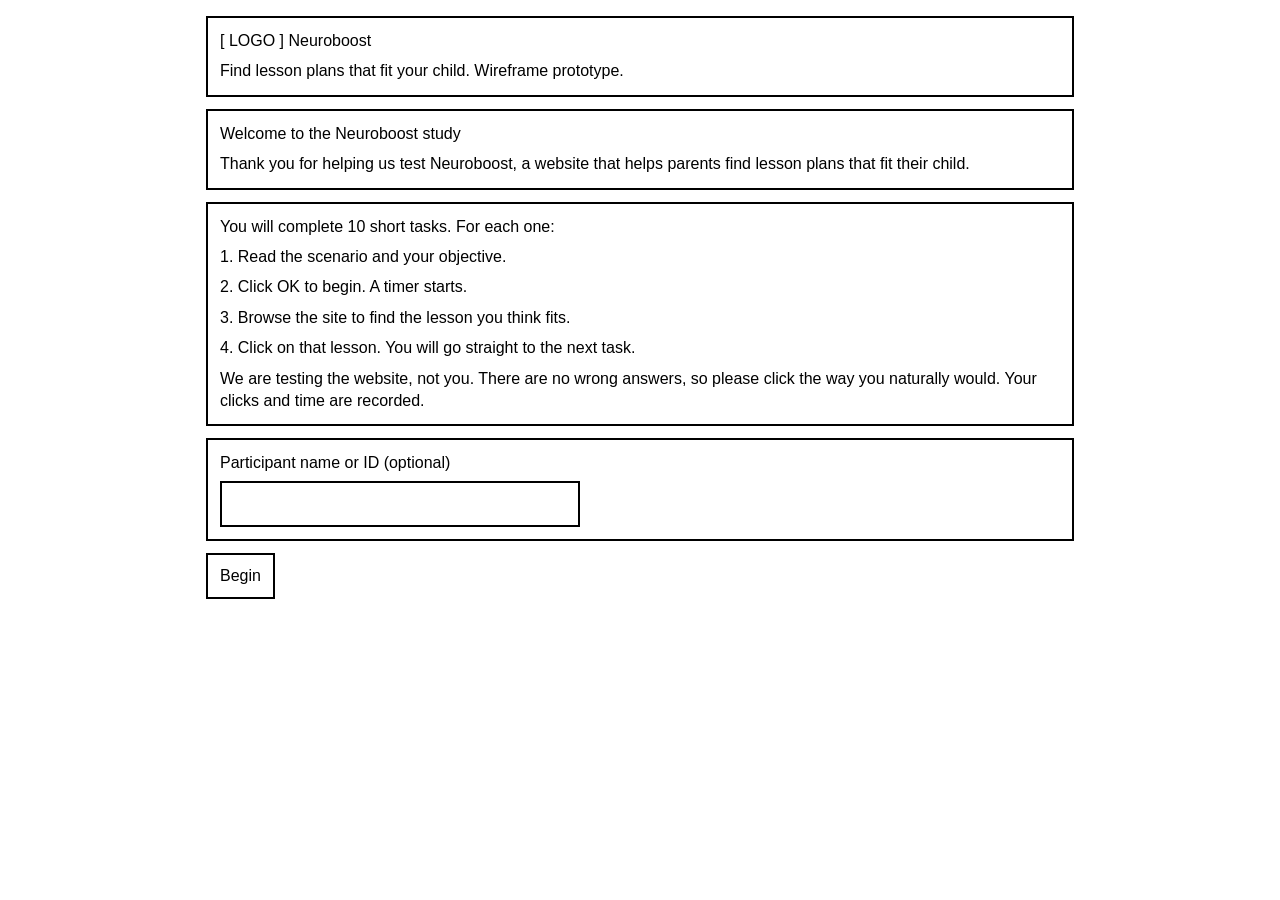
==== index.html @ 88028215 "Add files via upload" ====
<!doctype html>
<html lang="en">
  <head>
    <meta charset="utf-8" />
    <meta name="viewport" content="width=device-width, initial-scale=1" />
    <title>Neuroboost</title>
    <style>
      /* Wireframe fidelity: black and white only, one font, one size, one weight, generic boxes. */
      * {
        box-sizing: border-box;
        margin: 0;
        padding: 0;
        font:
          16px/1.4 Arial,
          Helvetica,
          sans-serif;
        color: #000;
      }
      body {
        background: #fff;
        max-width: 900px;
        margin: 0 auto;
        padding: 16px;
      }
      .box {
        border: 2px solid #000;
        padding: 12px;
        margin-bottom: 12px;
      }
      .box p + p {
        margin-top: 8px;
      }
      .placeholder {
        border: 2px dashed #000;
        padding: 12px;
        margin-bottom: 12px;
      }
      .row {
        display: flex;
        flex-wrap: wrap;
        gap: 8px;
      }
      .grid {
        display: grid;
        grid-template-columns: repeat(auto-fill, minmax(210px, 1fr));
        gap: 12px;
        margin-bottom: 12px;
      }
      button {
        background: #fff;
        border: 2px solid #000;
        padding: 10px 12px;
        cursor: pointer;
        text-align: left;
      }
      button:hover {
        background: #fff;
        outline: 2px solid #000;
        outline-offset: 2px;
      }
      button:focus-visible {
        outline: 3px solid #000;
        outline-offset: 2px;
      }
      button.on {
        background: #000;
        color: #fff;
      }
      .two {
        display: grid;
        grid-template-columns: 1fr 1fr;
        gap: 12px;
        align-items: start;
      }
      .list {
        display: grid;
        gap: 8px;
      }
      button.full {
        width: 100%;
      }
      button:disabled {
        border-style: dashed;
        cursor: not-allowed;
      }
      input[type="text"] {
        border: 2px solid #000;
        background: #fff;
        padding: 10px 12px;
        width: 100%;
        max-width: 360px;
      }
      input[type="text"]:focus-visible {
        outline: 3px solid #000;
        outline-offset: 2px;
      }
      label {
        display: block;
        margin-bottom: 6px;
      }
      .scroll {
        overflow-x: auto;
        margin-bottom: 12px;
      }
      table.results {
        border-collapse: collapse;
        width: 100%;
      }
      table.results th,
      table.results td {
        border: 1px solid #000;
        padding: 4px 8px;
        text-align: left;
        vertical-align: top;
      }
      @media (max-width: 700px) {
        .two {
          grid-template-columns: 1fr;
        }
      }
    </style>
  </head>
  <body>
    <div class="box">
      <p>[ LOGO ] Neuroboost</p>
      <p>Find lesson plans that fit your child. Wireframe prototype.</p>
    </div>

    <div class="box" id="taskbar"></div>

    <div class="box" id="viewsBox">
      <p>How do you want to look?</p>
      <div class="row" id="views" style="margin-top: 8px"></div>
    </div>

    <div class="box" id="crumbs"></div>
    <div id="main"></div>

    <script>
      /* ---------- SINGLE SOURCE OF TRUTH: one lesson list feeds both views ---------- */

      // View 1 categories and their values (from the card sort).
      // "Cost" is now three price buckets, kept inside Preparations & Planning.
      const CATS = [
        ["Difficulty Levels", ["Beginner", "Intermediate", "Expert"]],
        ["Work Environment", ["Inside", "Outside", "Online", "Offline"]],
        [
          "Time",
          [
            "Less than an hour",
            "More than an hour",
            "Multi-day",
            "Time Sensitive",
            "High Preparation Needed",
            "Low Preparation Needed",
            "Flexible",
          ],
        ],
        [
          "Sensory Focused",
          [
            "Hands On/Tactile",
            "Auditory Focused",
            "Visual Focused",
            "Smell Focused",
            "Taste Focused",
            "Multimodal Sensory",
            "Low Sensory",
            "High Sensory",
          ],
        ],
        [
          "Lesson Structure",
          [
            "Independent Work",
            "Requiring Adult Support",
            "Group Focused/Social",
            "Highly Structured",
            "Flexible",
            "Time Sensitive",
            "Multi-day",
            "Low Sensory",
            "High Sensory",
            "High Energy",
            "Low Energy",
          ],
        ],
        [
          "Methods of Teaching",
          [
            "Hands On/Tactile",
            "Visual Modeling",
            "Video",
            "Worksheet",
            "Gamification",
            "Online",
            "Offline",
            "Inside",
            "Outside",
          ],
        ],
        [
          "Preparations & Planning",
          [
            "High Energy",
            "Low Energy",
            "Time Sensitive",
            "Low Preparation Needed",
            "High Preparation Needed",
            "Less than $5",
            "Between $5-10",
            "More than $10",
            "Requiring Adult Support",
            "Independent Work",
          ],
        ],
      ];

      // Lowercase lookup so the raw tag text below maps onto the exact labels above.
      const CANON = {};
      CATS.forEach((c) => c[1].forEach((v) => (CANON[v.toLowerCase()] = v)));
      const ALIAS = {
        "teacher dependent": ["Requiring Adult Support"],
        "individual/group": ["Group Focused/Social"],
        "individual focused": [],
        "beginner/intermediate": ["Beginner", "Intermediate"],
        "low/moderate energy": ["Low Energy"],
        "outside/nature": ["Outside"],
        "inside or outside/nature": ["Inside", "Outside"],
        "outside/nature or inside": ["Inside", "Outside"],
        "low sensory/high sensory": ["Low Sensory", "High Sensory"],
        "less than an hour per session": ["Less than an hour"],
        "low preparation": ["Low Preparation Needed"],
        "high preparation": ["High Preparation Needed"],
      };

      // [title, subject, tags, estimated cost, estimated time]
      const RAW = [
        [
          "Multiplication Rap Video Party",
          "Math",
          "Auditory Focused, Visual Focused, Multimodal Sensory, Visual Modeling, High Energy, Group Focused/Social, Beginner, Teacher Dependent, Less than an hour, Video, Online, Inside, Low preparation, Flexible",
          "$0",
          "20–30 min",
        ],
        [
          "Pizza Slice Fractions",
          "Math",
          "Hands On/Tactile, Visual Focused, Multimodal Sensory, Group Focused/Social, Beginner, Teacher Dependent, Less than an hour, Offline, Inside, High sensory, Low preparation, Flexible",
          "$3–8",
          "30–45 min",
        ],
        [
          "Color-Coded Times Table Poster",
          "Math",
          "Hands On/Tactile, Visual Focused, Group Focused/Social, Beginner, Independent Work, Less than an hour, Offline, Inside, Low sensory, Low preparation, Flexible",
          "$2–5",
          "30–60 min",
        ],
        [
          "Candy Bar Arrays",
          "Math",
          "Hands On/Tactile, Visual Focused, Taste Focused, Multimodal Sensory, Group Focused/Social, Beginner, Teacher Dependent, Less than an hour, Offline, Inside, High sensory, Low preparation, Flexible",
          "$2–5",
          "20–30 min",
        ],
        [
          "Smoothie Recipe Multiplier",
          "Math",
          "Hands On/Tactile, Auditory Focused, Taste Focused, Multimodal Sensory, Visual Modeling, Group Focused/Social, Beginner, Teacher Dependent, Less than an hour, Offline, Inside, High sensory, Low preparation, Highly structured",
          "$4–10",
          "30–45 min",
        ],
        [
          "Sand Tray Letters",
          "Reading and Writing",
          "Hands On/Tactile, Visual Focused, Multimodal Sensory, Beginner, Independent Work, Less than an hour, Offline, Inside, Low sensory, Low preparation, Flexible",
          "<$2",
          "15–30 min",
        ],
        [
          "Sight Word/Letter Stomp",
          "Reading and Writing",
          "Hands On/Tactile, Visual Focused, High Energy, Group Focused/Social, Beginner, Teacher Dependent, Less than an hour, Offline, Inside, High sensory, Low preparation, Highly structured",
          "<$2",
          "15–25 min",
        ],
        [
          "Heavy Work Reading Nook",
          "Reading and Writing",
          "Hands On/Tactile, Low Energy, Individual Focused, Beginner, Independent Work, Less than an hour, Offline, Inside, Low sensory, Low preparation, Flexible",
          "$0–10",
          "20–45 min",
        ],
        [
          "Quiet Letter Scavenger Hunt",
          "Reading and Writing",
          "Visual Focused, Hands On/Tactile, Low Energy, Individual Focused, Beginner, Independent Work, Less than an hour, Offline, Inside, Low sensory, Low preparation, Flexible",
          "$0–2",
          "20–30 min",
        ],
        [
          "Chalk Wall Writing",
          "Reading and Writing",
          "Hands On/Tactile, Visual Focused, Multimodal Sensory, High Energy, Beginner, Independent Work, Less than an hour, Offline, Outside/Nature or Inside, High sensory, Low preparation, Flexible",
          "$1–5",
          "20–40 min",
        ],
        [
          "Texture Letter Cards",
          "Reading and Writing",
          "Hands On/Tactile, Visual Focused, Multimodal Sensory, Low Energy, Individual Focused, Beginner, Teacher Dependent, Less than an hour, Offline, Inside, High sensory, High preparation, Flexible",
          "$3–8",
          "20–40 min",
        ],
        [
          "Obstacle Course Reading",
          "Reading and Writing",
          "Hands On/Tactile, Visual Focused, Multimodal Sensory, High Energy, Group Focused/Social, Beginner, Teacher Dependent, Less than an hour, Offline, Inside, High sensory, High preparation, Highly structured",
          "$0–5",
          "30–45 min",
        ],
        [
          "Backyard Compass Quest",
          "Geography",
          "Hands On/Tactile, Visual Focused, High Energy, Group Focused/Social, Beginner/Intermediate, Teacher Dependent, Less than an hour, Offline, Outside/Nature, High sensory, High preparation, Highly structured",
          "$0–10",
          "30–60 min",
        ],
        [
          "Quiet Map Puzzle Time",
          "Geography",
          "Hands On/Tactile, Visual Focused, Low Energy, Individual Focused, Beginner, Independent Work, Less than an hour, Offline, Inside, Low sensory, Low preparation, Flexible",
          "$0–15",
          "20–60 min",
        ],
        [
          "Virtual Country Passport",
          "Geography",
          "Visual Focused, Multimodal Sensory, Low Energy, Individual Focused, Beginner/Intermediate, Independent Work, Less than an hour, Online, Inside, Low sensory, Low preparation, Flexible",
          "$0–3",
          "30–45 min/session",
        ],
        [
          "Geography Beat-the-Clock Cards",
          "Geography",
          "Visual Focused, High Energy, Individual Focused, Beginner/Intermediate, Independent Work, Less than an hour, Offline, Inside, High sensory, Low preparation, Highly structured, Time Sensitive, Gamification",
          "<$2",
          "15–30 min",
        ],
        [
          "Nature Habitat Walk",
          "Geography",
          "Hands On/Tactile, Visual Focused, Multimodal Sensory, Low Energy, Group Focused/Social, Beginner/Intermediate, Teacher Dependent, More than an hour, Offline, Outside/Nature, High sensory, Low preparation, Flexible",
          "$0",
          "45–90 min",
        ],
        [
          "Online Geography Game with Headphones",
          "Geography",
          "Visual Focused, Auditory Focused, Individual Focused, Beginner/Intermediate, Independent Work, Less than an hour, Online, Inside, Low sensory, Low preparation, Highly structured, Time Sensitive, Gamification",
          "$0",
          "10–15 min",
        ],
        [
          "Ancient Egypt Spice Market",
          "History",
          "Smell Focused, Hands On/Tactile, Auditory Focused, Multimodal Sensory, Visual Modeling, Low Energy, Group Focused/Social, Beginner, Teacher Dependent, Less than an hour, Offline, Inside, High sensory, Low preparation, Flexible",
          "$3–8",
          "20–30 min",
        ],
        [
          "Medieval Herb Garden Game",
          "History",
          "Smell Focused, Hands On/Tactile, Visual Focused, Multimodal Sensory, Group Focused/Social, Beginner/Intermediate, Teacher Dependent, Less than an hour, Offline, Inside or Outside/Nature, High sensory, High preparation, Gamification, Flexible",
          "$5–15",
          "30–60 min",
        ],
        [
          "Ancient Rome Bakery Video & Worksheet",
          "History",
          "Auditory Focused, Visual Focused, Smell Focused, Multimodal Sensory, Visual Modeling, Low Energy, Individual/Group, Beginner, Teacher Dependent, Less than an hour, Video, Worksheet, Online, Inside, Low sensory/High sensory*, Low preparation, Highly structured",
          "$3–6",
          "30–45 min",
        ],
        [
          "Explorer's Spice Route Game",
          "History",
          "Visual Focused, Smell Focused, Hands On/Tactile, Multimodal Sensory, High Energy, Group Focused/Social, Beginner/Intermediate, Teacher Dependent, More than an hour, Offline, Inside, High sensory, High preparation, Gamification, Flexible",
          "$4–10",
          "45–75 min",
        ],
        [
          "Campfire Story History",
          "History",
          "Auditory Focused, Smell Focused, Low Energy, Group Focused/Social, Beginner, Teacher Dependent, Less than an hour, Offline, Inside or Outside/Nature, Low sensory, Low preparation, Flexible",
          "$0–5",
          "20–40 min",
        ],
        [
          "Dinosaur-Era Timeline Worksheet",
          "History",
          "Visual Focused, Hands On/Tactile, Low Energy, Individual Focused, Beginner, Independent Work, Less than an hour, Worksheet, Offline, Inside, Low sensory, Low preparation, Highly structured",
          "<$2",
          "20–40 min",
        ],
        [
          "History Detective Mystery",
          "History",
          "Visual Focused, Hands On/Tactile, Multimodal Sensory, Individual/Group, Beginner/Intermediate, Teacher Dependent, More than an hour, Worksheet, Offline, Inside, Low sensory, High preparation, Gamification, Highly structured",
          "$1–5",
          "45–90 min",
        ],
        [
          "Virtual Museum Wander",
          "History",
          "Visual Focused, Auditory Focused, Low Energy, Individual Focused, Beginner/Intermediate, Independent Work, Less than an hour, Online, Inside, Low sensory, Low preparation, Flexible",
          "$0",
          "30–60 min",
        ],
        [
          "Historical Figure Trading Cards",
          "History",
          "Visual Focused, Hands On/Tactile, Low Energy, Individual Focused, Beginner/Intermediate, Independent Work, Multi-day, Offline, Inside, Low sensory, Low preparation, Flexible",
          "$1–5",
          "20–30 min/session",
        ],
        [
          "Interactive Timeline Game Online",
          "History",
          "Visual Focused, Hands On/Tactile, Individual Focused, Beginner/Intermediate, Independent Work, Less than an hour, Online, Inside, Low sensory, Low preparation, Highly structured, Time Sensitive, Gamification",
          "$0",
          "15 min",
        ],
        [
          "Five-Minute History Video Bites",
          "History",
          "Auditory Focused, Visual Focused, Low Energy, Individual/Group, Beginner, Teacher Dependent, Less than an hour per session, Multi-day, Video, Worksheet, Online, Inside, Low sensory, Low preparation, Highly structured, Gamification",
          "$0–2",
          "10–20 min/session",
        ],
        [
          "Bean Seed Window Garden",
          "Science",
          "Hands On/Tactile, Visual Focused, Multimodal Sensory, Low Energy, Individual Focused, Beginner, Independent Work, Multi-day, Offline, Inside, Low sensory, Low preparation, Flexible",
          "$1–3",
          "10–15 min/day; 1 week",
        ],
        [
          "Baking Soda Volcano Eruption",
          "Science",
          "Hands On/Tactile, Visual Focused, Auditory Focused, Multimodal Sensory, High Energy, Group Focused/Social, Beginner, Teacher Dependent, Less than an hour, Offline, Outside/Nature, High sensory, Low preparation, Highly structured",
          "$2–5",
          "30–45 min",
        ],
        [
          "Sound Science Rubber Band Guitar",
          "Science",
          "Hands On/Tactile, Auditory Focused, Visual Focused, Multimodal Sensory, Low/Moderate Energy, Individual/Group, Beginner, Teacher Dependent, Less than an hour, Offline, Inside, Low sensory, Low preparation, Flexible",
          "$1–5",
          "20–40 min",
        ],
        [
          "Ice Melt Race",
          "Science",
          "Hands On/Tactile, Visual Focused, Multimodal Sensory, High Energy, Individual/Group, Beginner, Teacher Dependent, Less than an hour, Offline, Inside or Outside/Nature, High sensory, Low preparation, Highly structured, Time Sensitive, Gamification",
          "<$3",
          "30–60 min",
        ],
        [
          "Crystal Growing Station",
          "Science",
          "Hands On/Tactile, Visual Focused, Multimodal Sensory, Low Energy, Individual Focused, Beginner/Intermediate, Independent Work, Multi-day, Offline, Inside, Low sensory, High preparation, Flexible",
          "$2–5",
          "20–30 min setup + 10 min/day",
        ],
        [
          "Sink or Float Station",
          "Science",
          "Hands On/Tactile, Visual Focused, Multimodal Sensory, Individual/Group, Beginner, Teacher Dependent, Less than an hour, Offline, Inside, High sensory, Low preparation, Highly structured, Flexible",
          "$0–3",
          "30–45 min",
        ],
        [
          "Science Podcast Listening Lab",
          "Science",
          "Auditory Focused, Visual Focused, Hands On/Tactile, Multimodal Sensory, Low Energy, Individual/Group, Beginner/Intermediate, Teacher Dependent, Less than an hour, Online, Inside, Low sensory, Low preparation, Flexible",
          "$0",
          "20–40 min",
        ],
      ];

      // Each lesson lands in ONE price bucket, based on the top of its estimated cost range
      // ($5 or less = Less than $5, up to $10 = Between $5-10, above $10 = More than $10).
      function costBucket(c) {
        const nums = (c.match(/\d+/g) || ["0"]).map(Number);
        const top = Math.max.apply(null, nums);
        return top <= 5
          ? "Less than $5"
          : top <= 10
            ? "Between $5-10"
            : "More than $10";
      }

      const LESSONS = RAW.map(([title, subject, tags, cost, time], id) => {
        const set = new Set();
        tags.split(",").forEach((t) => {
          const k = t.trim().replace(/\*$/, "").toLowerCase();
          if (ALIAS[k]) ALIAS[k].forEach((x) => set.add(x));
          else if (CANON[k]) set.add(CANON[k]);
        });
        set.add(costBucket(cost));
        return { id, title, subject, cost, time, tags: set };
      });

      const SUBJECTS = [...new Set(LESSONS.map((l) => l.subject))];

      /* ---------- TWO WAYS TO FIND THE SAME LESSONS ---------- */
      const VIEWS = {
        kind: "What kind of lesson are you looking for?",
        subj: "By subject",
      };

      /* ---------- THE TEN TASKS (answer = the lesson title that counts as a correct click) ---------- */
      const SCENARIO = "You are looking for a lesson plan for your child.";
      const TASKS = [
        {
          id: 1,
          text: "Find a lesson that is Intermediate, Online, Visual Focused, Low Sensory, and Group Focused.",
          answer: "Science Podcast Listening Lab",
        },
        {
          id: 2,
          text: "Find a lesson that costs Less than $5, is Inside, High Energy, and requires High Preparation Needed.",
          answer: "Obstacle Course Reading",
        },
        {
          id: 3,
          text: "Find a lesson that is Hands On/Tactile, Requiring Adult Support, Gamification, and Low Sensory.",
          answer: "History Detective Mystery",
        },
        {
          id: 4,
          text: "Find a lesson that is Multi-day, Low Preparation Needed, Low Energy, and Multimodal Sensory.",
          answer: "Bean Seed Window Garden",
        },
        {
          id: 5,
          text: "Find a lesson that is Taste Focused and Flexible.",
          answer: "Candy Bar Arrays",
        },
        {
          id: 6,
          text: "Find a lesson that is Highly Structured, Time Sensitive, and Multimodal Sensory.",
          answer: "Ice Melt Race",
        },
        {
          id: 7,
          text: "Find a lesson that is an Online Math lesson.",
          answer: "Multiplication Rap Video Party",
        },
        {
          id: 8,
          text: "Find a lesson that is Smell Focused and More than an hour.",
          answer: "Explorer's Spice Route Game",
        },
        {
          id: 9,
          text: "Find a lesson that is a Worksheet, Requiring Adult Support, and Offline.",
          answer: "History Detective Mystery",
        },
        {
          id: 10,
          text: "Find a lesson that has Visual Modeling, is Hands On/Tactile, and is Taste Focused.",
          answer: "Smoothie Recipe Multiplier",
        },
      ];

      /* ---------- STATE ---------- */
      // phase: start -> brief -> task -> brief -> task ... -> done   (review = researcher table)
      let state = {
        phase: "start",
        view: "kind",
        filters: [],
        open: [],
        path: [],
      };
      let session = { id: "", participant: "", order: [], idx: 0 };
      let cur = null; // the task currently being timed: { task, startedAt, t0, clicks[] }

      /* ---------- RESULTS: saved in this browser after every task, exported as Test Results.csv ---------- */
      const STORE_KEY = "neuroboostResults";
      const CSV_NAME = "Test Results.csv";
      // Paste your Google Apps Script web app URL between the quotes (see the setup steps).
      // While this is empty, results are only kept in the participant's own browser.
      const RESULTS_ENDPOINT =
        "https://script.google.com/macros/s/AKfycbzVe0KtqIxSaLeVCfLOGd_mSD2Enx7DPndkxUrrcmj_TKZC8zh74X2KGjXeiv-Uhx_oVg/exec";
      const COLS = [
        "participant_id",
        "session_id",
        "task_position",
        "task_number",
        "scenario",
        "started_at",
        "duration_sec",
        "click_count",
        "endpoint",
        "correct_answer",
        "result",
        "view_at_endpoint",
        "path_at_endpoint",
        "click_sequence",
      ];
      let RESULTS = [];
      try {
        RESULTS = JSON.parse(localStorage.getItem(STORE_KEY) || "[]");
      } catch (e) {
        RESULTS = [];
      }
      function saveAll() {
        try {
          localStorage.setItem(STORE_KEY, JSON.stringify(RESULTS));
        } catch (e) {}
      }

      // Send one task result to the Google Sheet. A row is marked sent only once the request goes through;
      // anything that fails stays unsent and is retried the next time the page loads or a task finishes.
      function sendRow(r) {
        if (!RESULTS_ENDPOINT || r.sent !== false) return;
        r.sending = true;
        fetch(RESULTS_ENDPOINT, {
          method: "POST",
          mode: "no-cors",
          headers: { "Content-Type": "text/plain;charset=utf-8" },
          body: JSON.stringify(r),
        })
          .then(() => {
            r.sent = true;
          })
          .catch(() => {})
          .then(() => {
            delete r.sending;
            saveAll();
            if (state.phase === "review") render();
          });
      }
      function flushUnsent() {
        RESULTS.forEach((r) => {
          if (!r.sending) sendRow(r);
        });
      }

      function csvCell(v) {
        let s = String(v === undefined || v === null ? "" : v);
        if (/^[=+\-@]/.test(s)) s = "'" + s; // keep spreadsheet apps from treating text as a formula
        return '"' + s.replace(/"/g, '""') + '"';
      }
      function downloadCSV() {
        const lines = [COLS.map(csvCell).join(",")].concat(
          RESULTS.map((r) => COLS.map((c) => csvCell(r[c])).join(",")),
        );
        const blob = new Blob(["\ufeff" + lines.join("\r\n")], {
          type: "text/csv;charset=utf-8",
        });
        const a = document.createElement("a");
        a.href = URL.createObjectURL(blob);
        a.download = CSV_NAME;
        document.body.appendChild(a);
        a.click();
        a.remove();
        setTimeout(() => URL.revokeObjectURL(a.href), 1000);
      }

      /* ---------- CLICK RECORDING (only while a task is being timed) ---------- */
      function pathText() {
        return state.view === "kind"
          ? state.filters.join(" + ")
          : state.path.map((p) => p.label).join(" > ");
      }
      function log(type, label) {
        if (!cur) return;
        cur.clicks.push({
          ms: Math.round(performance.now() - cur.t0),
          type: type,
          label: label,
        });
      }

      /* ---------- SMALL HELPERS ---------- */
      const $ = (id) => document.getElementById(id);
      function el(tag, text, cls) {
        const e = document.createElement(tag);
        if (text !== undefined) e.textContent = text;
        if (cls) e.className = cls;
        return e;
      }
      function btn(text, fn, cls) {
        const b = el("button", text, cls);
        b.onclick = fn;
        return b;
      }
      function shuffle(a) {
        for (let i = a.length - 1; i > 0; i--) {
          const j = Math.floor(Math.random() * (i + 1));
          const t = a[i];
          a[i] = a[j];
          a[j] = t;
        }
        return a;
      }
      // A lesson matches when it has ALL of the picked characteristics.
      function matches(filters) {
        return LESSONS.filter((l) => filters.every((f) => l.tags.has(f)));
      }
      function lessonLabel(l) {
        return l.title + "  (" + l.time + " | " + l.cost + ")";
      }

      /* ---------- SESSION FLOW ---------- */
      function beginSession(participant) {
        session = {
          id: Math.random().toString(36).slice(2, 8),
          participant: participant,
          order: shuffle(TASKS.slice()),
          idx: 0,
        };
        cur = null;
        state.phase = "brief";
        render();
      }
      function startTask() {
        state.view = "kind";
        state.filters = [];
        state.open = [];
        state.path = [];
        cur = {
          task: session.order[session.idx],
          startedAt: new Date().toISOString(),
          t0: performance.now(),
          clicks: [],
        };
        state.phase = "task";
        render();
      }
      // Clicking any lesson ends the task: record the endpoint, then move straight on.
      function openLesson(l) {
        log("endpoint", l.title);
        const dur = performance.now() - cur.t0;
        const ok = l.title === cur.task.answer;
        RESULTS.push({
          participant_id: session.participant,
          session_id: session.id,
          task_position: session.idx + 1,
          task_number: cur.task.id,
          scenario: cur.task.text,
          started_at: cur.startedAt,
          duration_sec: (dur / 1000).toFixed(1),
          click_count: cur.clicks.length,
          endpoint: l.title,
          correct_answer: cur.task.answer,
          result: ok ? "Correct" : "Incorrect",
          view_at_endpoint: VIEWS[state.view],
          path_at_endpoint: pathText(),
          click_sequence: cur.clicks
            .map(
              (c) =>
                c.type +
                ": " +
                c.label +
                " (" +
                (c.ms / 1000).toFixed(1) +
                "s)",
            )
            .join(" | "),
          sent: false,
        });
        saveAll();
        flushUnsent();
        cur = null;
        session.idx++;
        if (session.idx >= session.order.length) {
          state.phase = "done";
        } else {
          state.phase = "brief";
        }
        window.scrollTo(0, 0);
        render();
      }

      /* ---------- SCREENS: START, BRIEFING, DONE, REVIEW ---------- */
      function startScreen() {
        const w = el("div");
        const intro = el("div", undefined, "box");
        intro.appendChild(el("p", "Welcome to the Neuroboost study"));
        intro.appendChild(
          el(
            "p",
            "Thank you for helping us test Neuroboost, a website that helps parents find lesson plans that fit their child.",
          ),
        );
        w.appendChild(intro);

        const how = el("div", undefined, "box");
        how.appendChild(
          el("p", "You will complete 10 short tasks. For each one:"),
        );
        how.appendChild(el("p", "1. Read the scenario and your objective."));
        how.appendChild(el("p", "2. Click OK to begin. A timer starts."));
        how.appendChild(
          el("p", "3. Browse the site to find the lesson you think fits."),
        );
        how.appendChild(
          el(
            "p",
            "4. Click on that lesson. You will go straight to the next task.",
          ),
        );
        how.appendChild(
          el(
            "p",
            "We are testing the website, not you. There are no wrong answers, so please click the way you naturally would. Your clicks and time are recorded.",
          ),
        );
        w.appendChild(how);

        const who = el("div", undefined, "box");
        const lab = el("label", "Participant name or ID (optional)");
        lab.setAttribute("for", "pid");
        const inp = el("input");
        inp.type = "text";
        inp.id = "pid";
        inp.autocomplete = "off";
        who.appendChild(lab);
        who.appendChild(inp);
        w.appendChild(who);

        w.appendChild(btn("Begin", () => beginSession(inp.value.trim())));
        return w;
      }

      function briefScreen() {
        const t = session.order[session.idx];
        const w = el("div");
        w.appendChild(
          el(
            "div",
            "Task " + (session.idx + 1) + " of " + session.order.length,
            "box",
          ),
        );
        const sc = el("div", undefined, "box");
        sc.appendChild(el("p", "Scenario: " + SCENARIO));
        sc.appendChild(el("p", "Your objective: " + t.text));
        sc.appendChild(
          el(
            "p",
            "When you click OK, the timer starts. Click on the lesson you think is the right one.",
          ),
        );
        w.appendChild(sc);
        w.appendChild(btn("OK, start task", startTask));
        return w;
      }

      function doneScreen() {
        const w = el("div");
        const b = el("div", undefined, "box");
        b.appendChild(el("p", "All done. Thank you!"));
        b.appendChild(
          el(
            "p",
            "You completed all " +
              session.order.length +
              " tasks. Your answers have been recorded. You can close this page now.",
          ),
        );
        w.appendChild(b);
        return w;
      }

      function reviewScreen() {
        const w = el("div");
        const ok = RESULTS.filter((r) => r.result === "Correct").length;
        const sessions = new Set(RESULTS.map((r) => r.session_id)).size;
        const unsent = RESULTS.filter((r) => r.sent === false).length;
        const rb = el("div", undefined, "box");
        rb.appendChild(
          el(
            "p",
            "Researcher review. This browser holds " +
              RESULTS.length +
              " saved task results from " +
              sessions +
              " session(s); " +
              ok +
              " correct.",
          ),
        );
        rb.appendChild(
          el(
            "p",
            RESULTS_ENDPOINT
              ? "Google Sheet sending is on. " +
                  unsent +
                  " result(s) in this browser have not reached the sheet yet."
              : "Google Sheet sending is off (no RESULTS_ENDPOINT set). Results stay in this browser only.",
          ),
        );
        w.appendChild(rb);
        const row = el("div", undefined, "row");
        row.style.marginBottom = "12px";
        row.appendChild(btn("Download " + CSV_NAME, downloadCSV));
        if (RESULTS_ENDPOINT && unsent)
          row.appendChild(
            btn("Resend " + unsent + " unsent result(s)", () => {
              flushUnsent();
              render();
            }),
          );
        row.appendChild(
          btn("Clear all saved results", () => {
            if (
              confirm(
                "Delete all saved results from this browser? This cannot be undone.",
              )
            ) {
              RESULTS = [];
              saveAll();
              render();
            }
          }),
        );
        w.appendChild(row);
        const show = [
          "participant_id",
          "session_id",
          "task_position",
          "task_number",
          "duration_sec",
          "click_count",
          "endpoint",
          "result",
        ];
        const wrap = el("div", undefined, "scroll");
        const tbl = el("table", undefined, "results");
        const hr = el("tr");
        show.forEach((c) => hr.appendChild(el("th", c)));
        tbl.appendChild(hr);
        RESULTS.forEach((r) => {
          const tr = el("tr");
          show.forEach((c) =>
            tr.appendChild(el("td", String(r[c] === undefined ? "" : r[c]))),
          );
          tbl.appendChild(tr);
        });
        wrap.appendChild(tbl);
        w.appendChild(wrap);
        return w;
      }

      /* ---------- VIEW A: WHAT KIND OF LESSON (multi-select) ---------- */
      function toggleFilter(v) {
        const i = state.filters.indexOf(v);
        if (i >= 0) state.filters.splice(i, 1);
        else state.filters.push(v);
        log(i >= 0 ? "filter_off" : "filter_on", v);
        render();
      }

      function kindScreen() {
        const wrap = el("div", undefined, "two");
        const left = el("div");
        const right = el("div");

        left.appendChild(
          el(
            "div",
            "Pick as many as you like. Lessons must match everything you pick.",
            "box",
          ),
        );
        CATS.forEach(([name, vals]) => {
          const box = el("div", undefined, "box");
          const isOpen = state.open.indexOf(name) >= 0;
          const n = vals.filter((v) => state.filters.indexOf(v) >= 0).length;
          box.appendChild(
            btn(
              (isOpen ? "[-] " : "[+] ") +
                name +
                (n ? "  (" + n + " picked)" : ""),
              () => {
                if (isOpen) state.open.splice(state.open.indexOf(name), 1);
                else state.open.push(name);
                log("category_toggle", name);
                render();
              },
              "full",
            ),
          );
          if (isOpen) {
            const g = el("div", undefined, "grid");
            g.style.marginTop = "8px";
            g.style.marginBottom = "0";
            vals.forEach((v) => {
              const on = state.filters.indexOf(v) >= 0;
              const count = matches(
                on ? state.filters : state.filters.concat(v),
              ).length;
              const b = btn(
                (on ? "[x] " : "[ ] ") + v + "  (" + count + ")",
                () => toggleFilter(v),
                on ? "on" : "",
              );
              if (!on && count === 0) b.disabled = true;
              g.appendChild(b);
            });
            box.appendChild(g);
          }
          left.appendChild(box);
        });

        const res = matches(state.filters);
        const head = el("div", undefined, "box");
        head.appendChild(
          el(
            "p",
            "Your picks: " +
              (state.filters.length ? state.filters.join(", ") : "none yet"),
          ),
        );
        head.appendChild(el("p", res.length + " matching lessons"));
        if (state.filters.length) {
          head.appendChild(
            btn("Clear all picks", () => {
              state.filters = [];
              log("clear_filters", "Clear all picks");
              render();
            }),
          );
        }
        right.appendChild(head);

        if (res.length === 0) {
          right.appendChild(
            el(
              "div",
              "No lessons match all of these picks. Remove one to see more.",
              "placeholder",
            ),
          );
        } else {
          const list = el("div", undefined, "list");
          res.forEach((l) =>
            list.appendChild(btn(lessonLabel(l), () => openLesson(l))),
          );
          right.appendChild(list);
        }

        wrap.appendChild(left);
        wrap.appendChild(right);
        return wrap;
      }

      /* ---------- VIEW B: BY SUBJECT (hierarchy) ---------- */
      function subjScreen() {
        const p = state.path;
        const w = el("div");
        w.appendChild(
          el(
            "div",
            ["Pick a subject", "Pick a setting", "Pick a lesson"][p.length],
            "box",
          ),
        );
        const grid = el("div", undefined, p.length === 2 ? "list" : "grid");

        if (p.length === 0) {
          SUBJECTS.forEach((s) => {
            const n = LESSONS.filter((l) => l.subject === s).length;
            grid.appendChild(
              btn(s + "  (" + n + " lessons)", () => {
                state.path.push({ label: s, key: s });
                log("select", s);
                render();
              }),
            );
          });
        } else if (p.length === 1) {
          ["Online", "Offline"].forEach((e) => {
            const n = LESSONS.filter(
              (l) => l.subject === p[0].key && l.tags.has(e),
            ).length;
            grid.appendChild(
              btn(e + "  (" + n + " lessons)", () => {
                state.path.push({ label: e, key: e });
                log("select", e);
                render();
              }),
            );
          });
        } else {
          const list = LESSONS.filter(
            (l) => l.subject === p[0].key && l.tags.has(p[1].key),
          );
          if (list.length === 0) {
            w.appendChild(
              el(
                "div",
                "No lessons here yet. Use Back to try another setting.",
                "placeholder",
              ),
            );
            return w;
          }
          list.forEach((l) =>
            grid.appendChild(btn(lessonLabel(l), () => openLesson(l))),
          );
        }
        w.appendChild(grid);
        return w;
      }

      /* ---------- NAVIGATION ---------- */
      function goBack() {
        if (state.view === "subj") state.path.pop();
        log("back", "Back");
        render();
      }
      function startOver() {
        if (state.view === "kind") state.filters = [];
        else state.path = [];
        log("start_over", "Start over");
        render();
      }

      function render() {
        const inTask = state.phase === "task";
        $("taskbar").style.display = inTask ? "" : "none";
        $("viewsBox").style.display = inTask ? "" : "none";
        $("crumbs").style.display = inTask ? "" : "none";
        const m = $("main");
        m.innerHTML = "";

        if (state.phase === "start") {
          m.appendChild(startScreen());
          return;
        }
        if (state.phase === "brief") {
          m.appendChild(briefScreen());
          return;
        }
        if (state.phase === "done") {
          m.appendChild(doneScreen());
          return;
        }
        if (state.phase === "review") {
          m.appendChild(reviewScreen());
          return;
        }

        const tb = $("taskbar");
        tb.innerHTML = "";
        tb.appendChild(
          el("p", "Task " + (session.idx + 1) + " of " + session.order.length),
        );
        tb.appendChild(el("p", "Your objective: " + cur.task.text));

        const views = $("views");
        views.innerHTML = "";
        Object.keys(VIEWS).forEach((k) => {
          views.appendChild(
            btn(
              VIEWS[k],
              () => {
                state.view = k;
                log("view", VIEWS[k]);
                render();
              },
              state.view === k ? "on" : "",
            ),
          );
        });

        const c = $("crumbs");
        c.innerHTML = "";
        let here = "You are here: Home > " + VIEWS[state.view];
        if (state.view === "kind" && state.filters.length)
          here += " > " + state.filters.length + " picked";
        if (state.view === "subj" && state.path.length)
          here += " > " + state.path.map((p) => p.label).join(" > ");
        c.appendChild(el("p", here));
        const row = el("div", undefined, "row");
        row.style.marginTop = "8px";
        const back = btn("Back", goBack);
        back.disabled = state.view === "kind" || state.path.length === 0;
        row.appendChild(back);
        row.appendChild(btn("Start over", startOver));
        c.appendChild(row);

        m.appendChild(state.view === "kind" ? kindScreen() : subjScreen());
      }

      // Researcher view: open index.html?review to see saved results and download the CSV.
      if (/[?&]review\b/.test(location.search)) state.phase = "review";
      flushUnsent();
      render();
    </script>
  </body>
</html>
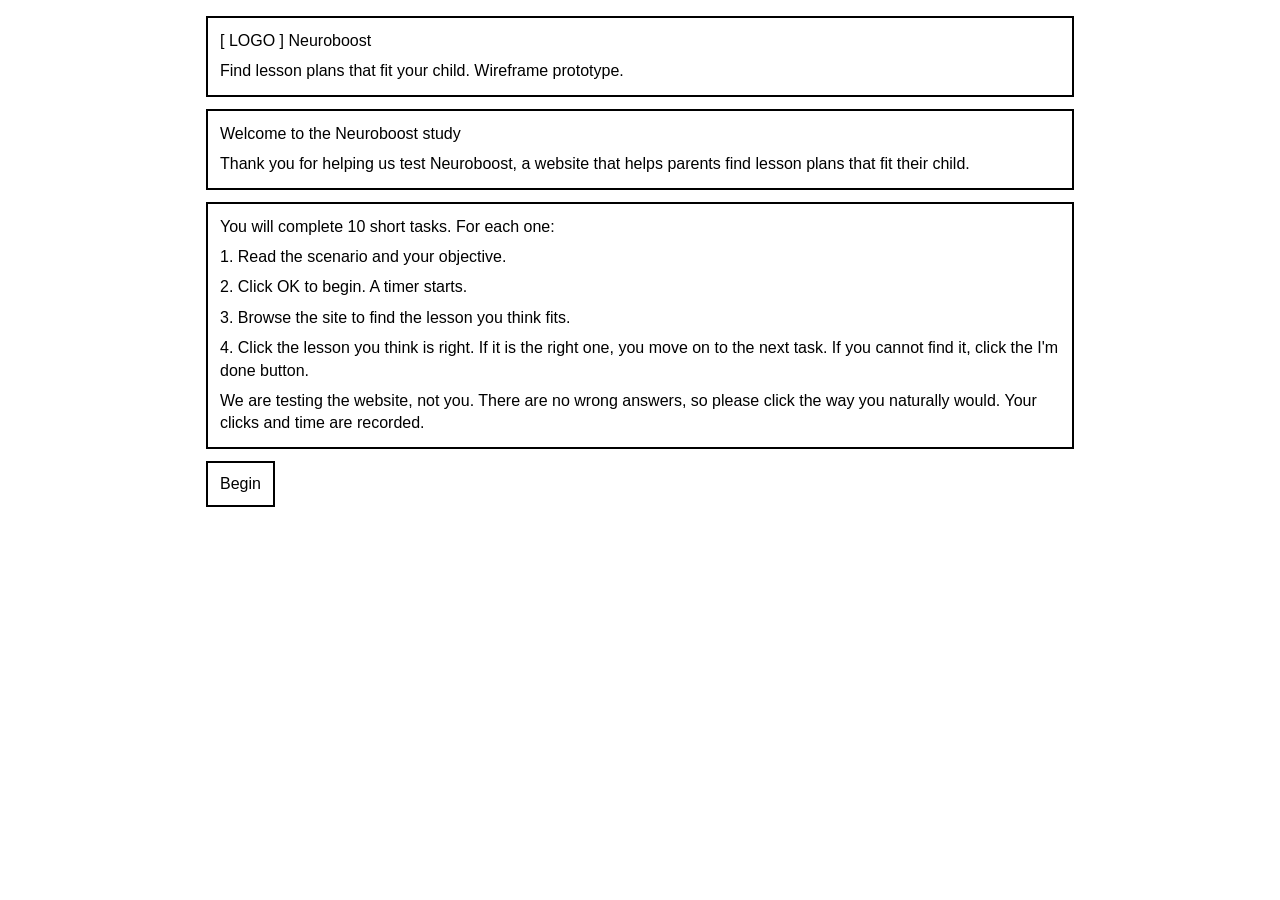
==== commit 5153fd7b: "Refactor session management and result logging Removed participant field from session object and upd" ====
--- a/index.html
+++ b/index.html
@@ -584,8 +584,9 @@
         filters: [],
         open: [],
         path: [],
+        notice: "",
       };
-      let session = { id: "", participant: "", order: [], idx: 0 };
+      let session = { id: "", order: [], idx: 0 }; // id = random participant ID, made fresh each session
       let cur = null; // the task currently being timed: { task, startedAt, t0, clicks[] }
 
       /* ---------- RESULTS: saved in this browser after every task, exported as Test Results.csv ---------- */
@@ -597,16 +598,18 @@
         "https://script.google.com/macros/s/AKfycbzVe0KtqIxSaLeVCfLOGd_mSD2Enx7DPndkxUrrcmj_TKZC8zh74X2KGjXeiv-Uhx_oVg/exec";
       const COLS = [
         "participant_id",
-        "session_id",
         "task_position",
         "task_number",
         "scenario",
         "started_at",
         "duration_sec",
         "click_count",
+        "result",
+        "ended_by",
+        "first_lesson_clicked",
+        "wrong_lesson_clicks",
         "endpoint",
         "correct_answer",
-        "result",
         "view_at_endpoint",
         "path_at_endpoint",
         "click_sequence",
@@ -678,6 +681,7 @@
           : state.path.map((p) => p.label).join(" > ");
       }
       function log(type, label) {
+        if (type !== "wrong_lesson") state.notice = ""; // any other click clears the "not this lesson" message
         if (!cur) return;
         cur.clicks.push({
           ms: Math.round(performance.now() - cur.t0),
@@ -717,10 +721,20 @@
       }
 
       /* ---------- SESSION FLOW ---------- */
-      function beginSession(participant) {
+      function newParticipantId() {
+        let s;
+        try {
+          const a = new Uint32Array(2);
+          crypto.getRandomValues(a);
+          s = (a[0].toString(36) + a[1].toString(36)).slice(0, 8);
+        } catch (e) {
+          s = Math.random().toString(36).slice(2, 10);
+        }
+        return "P-" + s.toUpperCase();
+      }
+      function beginSession() {
         session = {
-          id: Math.random().toString(36).slice(2, 8),
-          participant: participant,
+          id: newParticipantId(),
           order: shuffle(TASKS.slice()),
           idx: 0,
         };
@@ -733,6 +747,7 @@
         state.filters = [];
         state.open = [];
         state.path = [];
+        state.notice = "";
         cur = {
           task: session.order[session.idx],
           startedAt: new Date().toISOString(),
@@ -742,23 +757,46 @@
         state.phase = "task";
         render();
       }
-      // Clicking any lesson ends the task: record the endpoint, then move straight on.
+      // A task ends in one of two ways: the participant clicks the correct lesson, or clicks "I'm done".
+      // A wrong lesson is recorded as a click, shows a short message, and the participant keeps looking.
       function openLesson(l) {
+        if (l.title !== cur.task.answer) {
+          log("wrong_lesson", l.title);
+          state.notice =
+            "That is not the lesson for this task. Keep looking, or click I'm done.";
+          render();
+          return;
+        }
         log("endpoint", l.title);
+        finishTask(l.title, "Clicked correct lesson");
+      }
+      function imDone() {
+        log("im_done", "I'm done");
+        finishTask("", "I'm done button");
+      }
+      function finishTask(correctTitle, endedBy) {
         const dur = performance.now() - cur.t0;
-        const ok = l.title === cur.task.answer;
+        const lessonClicks = cur.clicks.filter(
+          (c) => c.type === "wrong_lesson" || c.type === "endpoint",
+        );
         RESULTS.push({
-          participant_id: session.participant,
-          session_id: session.id,
+          participant_id: session.id,
           task_position: session.idx + 1,
           task_number: cur.task.id,
           scenario: cur.task.text,
           started_at: cur.startedAt,
           duration_sec: (dur / 1000).toFixed(1),
           click_count: cur.clicks.length,
-          endpoint: l.title,
+          result: correctTitle ? "Correct" : "Gave up",
+          ended_by: endedBy,
+          first_lesson_clicked: lessonClicks.length
+            ? lessonClicks[0].label
+            : "",
+          wrong_lesson_clicks: cur.clicks.filter(
+            (c) => c.type === "wrong_lesson",
+          ).length,
+          endpoint: correctTitle || "I'm done (no correct lesson found)",
           correct_answer: cur.task.answer,
-          result: ok ? "Correct" : "Incorrect",
           view_at_endpoint: VIEWS[state.view],
           path_at_endpoint: pathText(),
           click_sequence: cur.clicks
@@ -812,7 +850,7 @@
         how.appendChild(
           el(
             "p",
-            "4. Click on that lesson. You will go straight to the next task.",
+            "4. Click the lesson you think is right. If it is the right one, you move on to the next task. If you cannot find it, click the I'm done button.",
           ),
         );
         how.appendChild(
@@ -823,18 +861,7 @@
         );
         w.appendChild(how);
 
-        const who = el("div", undefined, "box");
-        const lab = el("label", "Participant name or ID (optional)");
-        lab.setAttribute("for", "pid");
-        const inp = el("input");
-        inp.type = "text";
-        inp.id = "pid";
-        inp.autocomplete = "off";
-        who.appendChild(lab);
-        who.appendChild(inp);
-        w.appendChild(who);
-
-        w.appendChild(btn("Begin", () => beginSession(inp.value.trim())));
+        w.appendChild(btn("Begin", () => beginSession()));
         return w;
       }
 
@@ -854,7 +881,7 @@
         sc.appendChild(
           el(
             "p",
-            "When you click OK, the timer starts. Click on the lesson you think is the right one.",
+            "When you click OK, the timer starts. Click the lesson you think is right, or click I'm done if you cannot find it.",
           ),
         );
         w.appendChild(sc);
@@ -881,7 +908,7 @@
       function reviewScreen() {
         const w = el("div");
         const ok = RESULTS.filter((r) => r.result === "Correct").length;
-        const sessions = new Set(RESULTS.map((r) => r.session_id)).size;
+        const people = new Set(RESULTS.map((r) => r.participant_id)).size;
         const unsent = RESULTS.filter((r) => r.sent === false).length;
         const rb = el("div", undefined, "box");
         rb.appendChild(
@@ -890,8 +917,8 @@
             "Researcher review. This browser holds " +
               RESULTS.length +
               " saved task results from " +
-              sessions +
-              " session(s); " +
+              people +
+              " participant(s); " +
               ok +
               " correct.",
           ),
@@ -933,13 +960,13 @@
         w.appendChild(row);
         const show = [
           "participant_id",
-          "session_id",
           "task_position",
           "task_number",
           "duration_sec",
           "click_count",
-          "endpoint",
+          "wrong_lesson_clicks",
           "result",
+          "ended_by",
         ];
         const wrap = el("div", undefined, "scroll");
         const tbl = el("table", undefined, "results");
@@ -1164,6 +1191,11 @@
           el("p", "Task " + (session.idx + 1) + " of " + session.order.length),
         );
         tb.appendChild(el("p", "Your objective: " + cur.task.text));
+        if (state.notice) tb.appendChild(el("p", state.notice));
+        const doneRow = el("div", undefined, "row");
+        doneRow.style.marginTop = "8px";
+        doneRow.appendChild(btn("I'm done", imDone));
+        tb.appendChild(doneRow);
 
         const views = $("views");
         views.innerHTML = "";
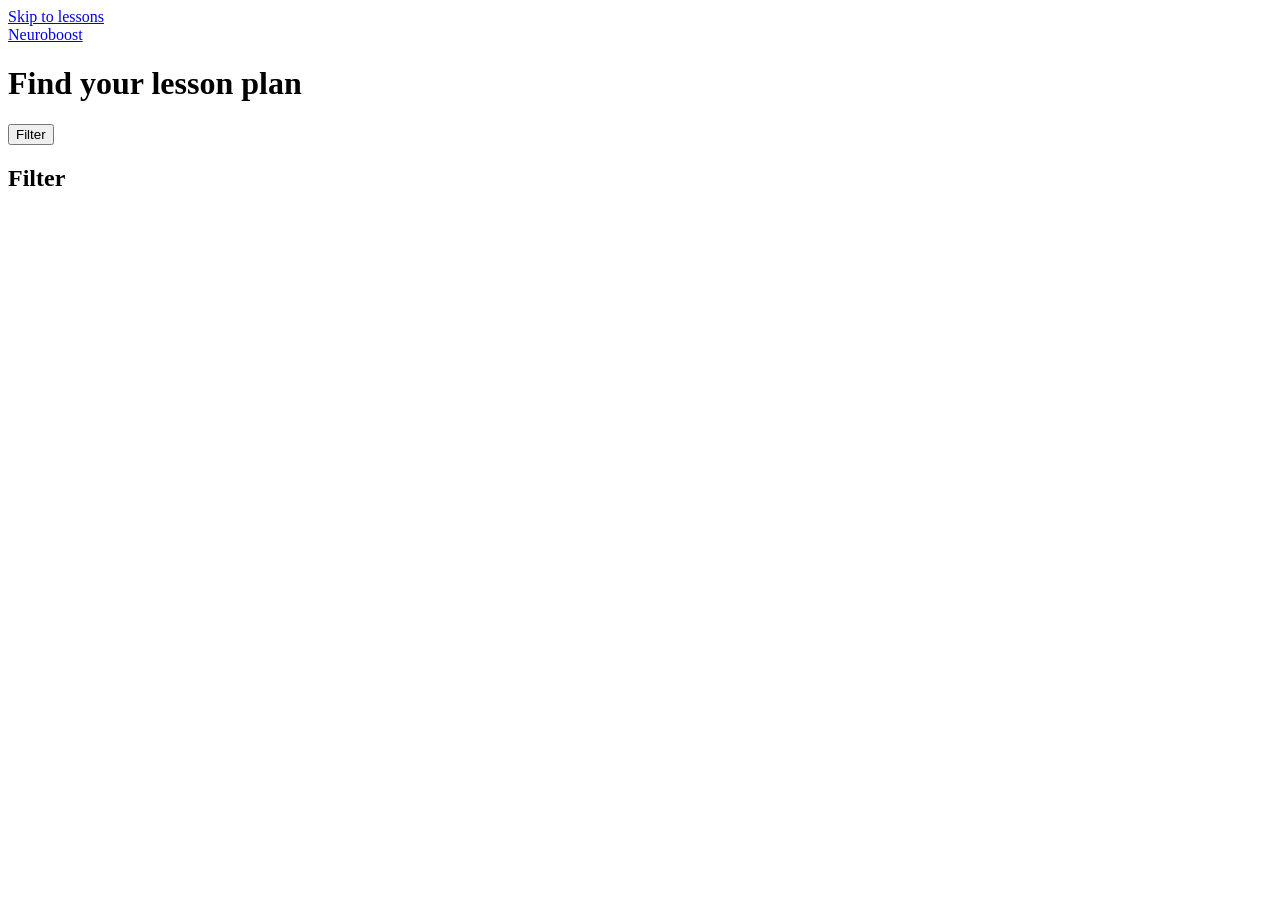
==== commit 733a9791: "Update index.html" ====
--- a/index.html
+++ b/index.html
@@ -1,1241 +1,42 @@
 <!doctype html>
 <html lang="en">
-  <head>
-    <meta charset="utf-8" />
-    <meta name="viewport" content="width=device-width, initial-scale=1" />
-    <title>Neuroboost</title>
-    <style>
-      /* Wireframe fidelity: black and white only, one font, one size, one weight, generic boxes. */
-      * {
-        box-sizing: border-box;
-        margin: 0;
-        padding: 0;
-        font:
-          16px/1.4 Arial,
-          Helvetica,
-          sans-serif;
-        color: #000;
-      }
-      body {
-        background: #fff;
-        max-width: 900px;
-        margin: 0 auto;
-        padding: 16px;
-      }
-      .box {
-        border: 2px solid #000;
-        padding: 12px;
-        margin-bottom: 12px;
-      }
-      .box p + p {
-        margin-top: 8px;
-      }
-      .placeholder {
-        border: 2px dashed #000;
-        padding: 12px;
-        margin-bottom: 12px;
-      }
-      .row {
-        display: flex;
-        flex-wrap: wrap;
-        gap: 8px;
-      }
-      .grid {
-        display: grid;
-        grid-template-columns: repeat(auto-fill, minmax(210px, 1fr));
-        gap: 12px;
-        margin-bottom: 12px;
-      }
-      button {
-        background: #fff;
-        border: 2px solid #000;
-        padding: 10px 12px;
-        cursor: pointer;
-        text-align: left;
-      }
-      button:hover {
-        background: #fff;
-        outline: 2px solid #000;
-        outline-offset: 2px;
-      }
-      button:focus-visible {
-        outline: 3px solid #000;
-        outline-offset: 2px;
-      }
-      button.on {
-        background: #000;
-        color: #fff;
-      }
-      .two {
-        display: grid;
-        grid-template-columns: 1fr 1fr;
-        gap: 12px;
-        align-items: start;
-      }
-      .list {
-        display: grid;
-        gap: 8px;
-      }
-      button.full {
-        width: 100%;
-      }
-      button:disabled {
-        border-style: dashed;
-        cursor: not-allowed;
-      }
-      input[type="text"] {
-        border: 2px solid #000;
-        background: #fff;
-        padding: 10px 12px;
-        width: 100%;
-        max-width: 360px;
-      }
-      input[type="text"]:focus-visible {
-        outline: 3px solid #000;
-        outline-offset: 2px;
-      }
-      label {
-        display: block;
-        margin-bottom: 6px;
-      }
-      .scroll {
-        overflow-x: auto;
-        margin-bottom: 12px;
-      }
-      table.results {
-        border-collapse: collapse;
-        width: 100%;
-      }
-      table.results th,
-      table.results td {
-        border: 1px solid #000;
-        padding: 4px 8px;
-        text-align: left;
-        vertical-align: top;
-      }
-      @media (max-width: 700px) {
-        .two {
-          grid-template-columns: 1fr;
-        }
-      }
-    </style>
-  </head>
-  <body>
-    <div class="box">
-      <p>[ LOGO ] Neuroboost</p>
-      <p>Find lesson plans that fit your child. Wireframe prototype.</p>
+<head>
+  <meta charset="utf-8">
+  <meta name="viewport" content="width=device-width, initial-scale=1">
+  <title>Find your lesson plan · Neuroboost</title>
+  <link rel="preconnect" href="https://fonts.googleapis.com">
+  <link rel="preconnect" href="https://fonts.gstatic.com" crossorigin>
+  <link href="https://fonts.googleapis.com/css2?family=Lexend:wght@300;400;500;600&display=swap" rel="stylesheet">
+  <link rel="stylesheet" href="css/styles.css">
+</head>
+<body>
+  <a class="skip" href="#results">Skip to lessons</a>
+  <header class="site-header"><a class="brand" href="index.html">Neuroboost</a></header>
+
+  <main class="page">
+    <h1 class="page-title">Find your lesson plan</h1>
+
+    <div class="layout">
+      <div>
+        <button class="filters-toggle" id="filtersToggle" aria-expanded="false" aria-controls="filters">
+          <span>Filter</span><span id="toggleCount"></span>
+        </button>
+        <aside class="filters collapsed" id="filters" aria-label="Filter lessons">
+          <h2>Filter</h2>
+          <div id="filterGroups"></div>
+        </aside>
+      </div>
+
+      <section id="results" aria-label="Lessons">
+        <div class="results-bar" id="chips" aria-label="Selected filters"></div>
+        <p class="count" id="count" aria-live="polite"></p>
+        <ul class="tiles" id="tiles"></ul>
+      </section>
     </div>
+  </main>
 
-    <div class="box" id="taskbar"></div>
-
-    <div class="box" id="viewsBox">
-      <p>How do you want to look?</p>
-      <div class="row" id="views" style="margin-top: 8px"></div>
-    </div>
-
-    <div class="box" id="crumbs"></div>
-    <div id="main"></div>
-
-    <script>
-      /* ---------- SINGLE SOURCE OF TRUTH: one lesson list feeds both views ---------- */
-
-      // View 1 categories and their values (from the card sort).
-      // "Cost" is now three price buckets, kept inside Preparations & Planning.
-      const CATS = [
-        ["Difficulty Levels", ["Beginner", "Intermediate", "Expert"]],
-        ["Work Environment", ["Inside", "Outside", "Online", "Offline"]],
-        [
-          "Time",
-          [
-            "Less than an hour",
-            "More than an hour",
-            "Multi-day",
-            "Time Sensitive",
-            "High Preparation Needed",
-            "Low Preparation Needed",
-            "Flexible",
-          ],
-        ],
-        [
-          "Sensory Focused",
-          [
-            "Hands On/Tactile",
-            "Auditory Focused",
-            "Visual Focused",
-            "Smell Focused",
-            "Taste Focused",
-            "Multimodal Sensory",
-            "Low Sensory",
-            "High Sensory",
-          ],
-        ],
-        [
-          "Lesson Structure",
-          [
-            "Independent Work",
-            "Requiring Adult Support",
-            "Group Focused/Social",
-            "Highly Structured",
-            "Flexible",
-            "Time Sensitive",
-            "Multi-day",
-            "Low Sensory",
-            "High Sensory",
-            "High Energy",
-            "Low Energy",
-          ],
-        ],
-        [
-          "Methods of Teaching",
-          [
-            "Hands On/Tactile",
-            "Visual Modeling",
-            "Video",
-            "Worksheet",
-            "Gamification",
-            "Online",
-            "Offline",
-            "Inside",
-            "Outside",
-          ],
-        ],
-        [
-          "Preparations & Planning",
-          [
-            "High Energy",
-            "Low Energy",
-            "Time Sensitive",
-            "Low Preparation Needed",
-            "High Preparation Needed",
-            "Less than $5",
-            "Between $5-10",
-            "More than $10",
-            "Requiring Adult Support",
-            "Independent Work",
-          ],
-        ],
-      ];
-
-      // Lowercase lookup so the raw tag text below maps onto the exact labels above.
-      const CANON = {};
-      CATS.forEach((c) => c[1].forEach((v) => (CANON[v.toLowerCase()] = v)));
-      const ALIAS = {
-        "teacher dependent": ["Requiring Adult Support"],
-        "individual/group": ["Group Focused/Social"],
-        "individual focused": [],
-        "beginner/intermediate": ["Beginner", "Intermediate"],
-        "low/moderate energy": ["Low Energy"],
-        "outside/nature": ["Outside"],
-        "inside or outside/nature": ["Inside", "Outside"],
-        "outside/nature or inside": ["Inside", "Outside"],
-        "low sensory/high sensory": ["Low Sensory", "High Sensory"],
-        "less than an hour per session": ["Less than an hour"],
-        "low preparation": ["Low Preparation Needed"],
-        "high preparation": ["High Preparation Needed"],
-      };
-
-      // [title, subject, tags, estimated cost, estimated time]
-      const RAW = [
-        [
-          "Multiplication Rap Video Party",
-          "Math",
-          "Auditory Focused, Visual Focused, Multimodal Sensory, Visual Modeling, High Energy, Group Focused/Social, Beginner, Teacher Dependent, Less than an hour, Video, Online, Inside, Low preparation, Flexible",
-          "$0",
-          "20–30 min",
-        ],
-        [
-          "Pizza Slice Fractions",
-          "Math",
-          "Hands On/Tactile, Visual Focused, Multimodal Sensory, Group Focused/Social, Beginner, Teacher Dependent, Less than an hour, Offline, Inside, High sensory, Low preparation, Flexible",
-          "$3–8",
-          "30–45 min",
-        ],
-        [
-          "Color-Coded Times Table Poster",
-          "Math",
-          "Hands On/Tactile, Visual Focused, Group Focused/Social, Beginner, Independent Work, Less than an hour, Offline, Inside, Low sensory, Low preparation, Flexible",
-          "$2–5",
-          "30–60 min",
-        ],
-        [
-          "Candy Bar Arrays",
-          "Math",
-          "Hands On/Tactile, Visual Focused, Taste Focused, Multimodal Sensory, Group Focused/Social, Beginner, Teacher Dependent, Less than an hour, Offline, Inside, High sensory, Low preparation, Flexible",
-          "$2–5",
-          "20–30 min",
-        ],
-        [
-          "Smoothie Recipe Multiplier",
-          "Math",
-          "Hands On/Tactile, Auditory Focused, Taste Focused, Multimodal Sensory, Visual Modeling, Group Focused/Social, Beginner, Teacher Dependent, Less than an hour, Offline, Inside, High sensory, Low preparation, Highly structured",
-          "$4–10",
-          "30–45 min",
-        ],
-        [
-          "Sand Tray Letters",
-          "Reading and Writing",
-          "Hands On/Tactile, Visual Focused, Multimodal Sensory, Beginner, Independent Work, Less than an hour, Offline, Inside, Low sensory, Low preparation, Flexible",
-          "<$2",
-          "15–30 min",
-        ],
-        [
-          "Sight Word/Letter Stomp",
-          "Reading and Writing",
-          "Hands On/Tactile, Visual Focused, High Energy, Group Focused/Social, Beginner, Teacher Dependent, Less than an hour, Offline, Inside, High sensory, Low preparation, Highly structured",
-          "<$2",
-          "15–25 min",
-        ],
-        [
-          "Heavy Work Reading Nook",
-          "Reading and Writing",
-          "Hands On/Tactile, Low Energy, Individual Focused, Beginner, Independent Work, Less than an hour, Offline, Inside, Low sensory, Low preparation, Flexible",
-          "$0–10",
-          "20–45 min",
-        ],
-        [
-          "Quiet Letter Scavenger Hunt",
-          "Reading and Writing",
-          "Visual Focused, Hands On/Tactile, Low Energy, Individual Focused, Beginner, Independent Work, Less than an hour, Offline, Inside, Low sensory, Low preparation, Flexible",
-          "$0–2",
-          "20–30 min",
-        ],
-        [
-          "Chalk Wall Writing",
-          "Reading and Writing",
-          "Hands On/Tactile, Visual Focused, Multimodal Sensory, High Energy, Beginner, Independent Work, Less than an hour, Offline, Outside/Nature or Inside, High sensory, Low preparation, Flexible",
-          "$1–5",
-          "20–40 min",
-        ],
-        [
-          "Texture Letter Cards",
-          "Reading and Writing",
-          "Hands On/Tactile, Visual Focused, Multimodal Sensory, Low Energy, Individual Focused, Beginner, Teacher Dependent, Less than an hour, Offline, Inside, High sensory, High preparation, Flexible",
-          "$3–8",
-          "20–40 min",
-        ],
-        [
-          "Obstacle Course Reading",
-          "Reading and Writing",
-          "Hands On/Tactile, Visual Focused, Multimodal Sensory, High Energy, Group Focused/Social, Beginner, Teacher Dependent, Less than an hour, Offline, Inside, High sensory, High preparation, Highly structured",
-          "$0–5",
-          "30–45 min",
-        ],
-        [
-          "Backyard Compass Quest",
-          "Geography",
-          "Hands On/Tactile, Visual Focused, High Energy, Group Focused/Social, Beginner/Intermediate, Teacher Dependent, Less than an hour, Offline, Outside/Nature, High sensory, High preparation, Highly structured",
-          "$0–10",
-          "30–60 min",
-        ],
-        [
-          "Quiet Map Puzzle Time",
-          "Geography",
-          "Hands On/Tactile, Visual Focused, Low Energy, Individual Focused, Beginner, Independent Work, Less than an hour, Offline, Inside, Low sensory, Low preparation, Flexible",
-          "$0–15",
-          "20–60 min",
-        ],
-        [
-          "Virtual Country Passport",
-          "Geography",
-          "Visual Focused, Multimodal Sensory, Low Energy, Individual Focused, Beginner/Intermediate, Independent Work, Less than an hour, Online, Inside, Low sensory, Low preparation, Flexible",
-          "$0–3",
-          "30–45 min/session",
-        ],
-        [
-          "Geography Beat-the-Clock Cards",
-          "Geography",
-          "Visual Focused, High Energy, Individual Focused, Beginner/Intermediate, Independent Work, Less than an hour, Offline, Inside, High sensory, Low preparation, Highly structured, Time Sensitive, Gamification",
-          "<$2",
-          "15–30 min",
-        ],
-        [
-          "Nature Habitat Walk",
-          "Geography",
-          "Hands On/Tactile, Visual Focused, Multimodal Sensory, Low Energy, Group Focused/Social, Beginner/Intermediate, Teacher Dependent, More than an hour, Offline, Outside/Nature, High sensory, Low preparation, Flexible",
-          "$0",
-          "45–90 min",
-        ],
-        [
-          "Online Geography Game with Headphones",
-          "Geography",
-          "Visual Focused, Auditory Focused, Individual Focused, Beginner/Intermediate, Independent Work, Less than an hour, Online, Inside, Low sensory, Low preparation, Highly structured, Time Sensitive, Gamification",
-          "$0",
-          "10–15 min",
-        ],
-        [
-          "Ancient Egypt Spice Market",
-          "History",
-          "Smell Focused, Hands On/Tactile, Auditory Focused, Multimodal Sensory, Visual Modeling, Low Energy, Group Focused/Social, Beginner, Teacher Dependent, Less than an hour, Offline, Inside, High sensory, Low preparation, Flexible",
-          "$3–8",
-          "20–30 min",
-        ],
-        [
-          "Medieval Herb Garden Game",
-          "History",
-          "Smell Focused, Hands On/Tactile, Visual Focused, Multimodal Sensory, Group Focused/Social, Beginner/Intermediate, Teacher Dependent, Less than an hour, Offline, Inside or Outside/Nature, High sensory, High preparation, Gamification, Flexible",
-          "$5–15",
-          "30–60 min",
-        ],
-        [
-          "Ancient Rome Bakery Video & Worksheet",
-          "History",
-          "Auditory Focused, Visual Focused, Smell Focused, Multimodal Sensory, Visual Modeling, Low Energy, Individual/Group, Beginner, Teacher Dependent, Less than an hour, Video, Worksheet, Online, Inside, Low sensory/High sensory*, Low preparation, Highly structured",
-          "$3–6",
-          "30–45 min",
-        ],
-        [
-          "Explorer's Spice Route Game",
-          "History",
-          "Visual Focused, Smell Focused, Hands On/Tactile, Multimodal Sensory, High Energy, Group Focused/Social, Beginner/Intermediate, Teacher Dependent, More than an hour, Offline, Inside, High sensory, High preparation, Gamification, Flexible",
-          "$4–10",
-          "45–75 min",
-        ],
-        [
-          "Campfire Story History",
-          "History",
-          "Auditory Focused, Smell Focused, Low Energy, Group Focused/Social, Beginner, Teacher Dependent, Less than an hour, Offline, Inside or Outside/Nature, Low sensory, Low preparation, Flexible",
-          "$0–5",
-          "20–40 min",
-        ],
-        [
-          "Dinosaur-Era Timeline Worksheet",
-          "History",
-          "Visual Focused, Hands On/Tactile, Low Energy, Individual Focused, Beginner, Independent Work, Less than an hour, Worksheet, Offline, Inside, Low sensory, Low preparation, Highly structured",
-          "<$2",
-          "20–40 min",
-        ],
-        [
-          "History Detective Mystery",
-          "History",
-          "Visual Focused, Hands On/Tactile, Multimodal Sensory, Individual/Group, Beginner/Intermediate, Teacher Dependent, More than an hour, Worksheet, Offline, Inside, Low sensory, High preparation, Gamification, Highly structured",
-          "$1–5",
-          "45–90 min",
-        ],
-        [
-          "Virtual Museum Wander",
-          "History",
-          "Visual Focused, Auditory Focused, Low Energy, Individual Focused, Beginner/Intermediate, Independent Work, Less than an hour, Online, Inside, Low sensory, Low preparation, Flexible",
-          "$0",
-          "30–60 min",
-        ],
-        [
-          "Historical Figure Trading Cards",
-          "History",
-          "Visual Focused, Hands On/Tactile, Low Energy, Individual Focused, Beginner/Intermediate, Independent Work, Multi-day, Offline, Inside, Low sensory, Low preparation, Flexible",
-          "$1–5",
-          "20–30 min/session",
-        ],
-        [
-          "Interactive Timeline Game Online",
-          "History",
-          "Visual Focused, Hands On/Tactile, Individual Focused, Beginner/Intermediate, Independent Work, Less than an hour, Online, Inside, Low sensory, Low preparation, Highly structured, Time Sensitive, Gamification",
-          "$0",
-          "15 min",
-        ],
-        [
-          "Five-Minute History Video Bites",
-          "History",
-          "Auditory Focused, Visual Focused, Low Energy, Individual/Group, Beginner, Teacher Dependent, Less than an hour per session, Multi-day, Video, Worksheet, Online, Inside, Low sensory, Low preparation, Highly structured, Gamification",
-          "$0–2",
-          "10–20 min/session",
-        ],
-        [
-          "Bean Seed Window Garden",
-          "Science",
-          "Hands On/Tactile, Visual Focused, Multimodal Sensory, Low Energy, Individual Focused, Beginner, Independent Work, Multi-day, Offline, Inside, Low sensory, Low preparation, Flexible",
-          "$1–3",
-          "10–15 min/day; 1 week",
-        ],
-        [
-          "Baking Soda Volcano Eruption",
-          "Science",
-          "Hands On/Tactile, Visual Focused, Auditory Focused, Multimodal Sensory, High Energy, Group Focused/Social, Beginner, Teacher Dependent, Less than an hour, Offline, Outside/Nature, High sensory, Low preparation, Highly structured",
-          "$2–5",
-          "30–45 min",
-        ],
-        [
-          "Sound Science Rubber Band Guitar",
-          "Science",
-          "Hands On/Tactile, Auditory Focused, Visual Focused, Multimodal Sensory, Low/Moderate Energy, Individual/Group, Beginner, Teacher Dependent, Less than an hour, Offline, Inside, Low sensory, Low preparation, Flexible",
-          "$1–5",
-          "20–40 min",
-        ],
-        [
-          "Ice Melt Race",
-          "Science",
-          "Hands On/Tactile, Visual Focused, Multimodal Sensory, High Energy, Individual/Group, Beginner, Teacher Dependent, Less than an hour, Offline, Inside or Outside/Nature, High sensory, Low preparation, Highly structured, Time Sensitive, Gamification",
-          "<$3",
-          "30–60 min",
-        ],
-        [
-          "Crystal Growing Station",
-          "Science",
-          "Hands On/Tactile, Visual Focused, Multimodal Sensory, Low Energy, Individual Focused, Beginner/Intermediate, Independent Work, Multi-day, Offline, Inside, Low sensory, High preparation, Flexible",
-          "$2–5",
-          "20–30 min setup + 10 min/day",
-        ],
-        [
-          "Sink or Float Station",
-          "Science",
-          "Hands On/Tactile, Visual Focused, Multimodal Sensory, Individual/Group, Beginner, Teacher Dependent, Less than an hour, Offline, Inside, High sensory, Low preparation, Highly structured, Flexible",
-          "$0–3",
-          "30–45 min",
-        ],
-        [
-          "Science Podcast Listening Lab",
-          "Science",
-          "Auditory Focused, Visual Focused, Hands On/Tactile, Multimodal Sensory, Low Energy, Individual/Group, Beginner/Intermediate, Teacher Dependent, Less than an hour, Online, Inside, Low sensory, Low preparation, Flexible",
-          "$0",
-          "20–40 min",
-        ],
-      ];
-
-      // Each lesson lands in ONE price bucket, based on the top of its estimated cost range
-      // ($5 or less = Less than $5, up to $10 = Between $5-10, above $10 = More than $10).
-      function costBucket(c) {
-        const nums = (c.match(/\d+/g) || ["0"]).map(Number);
-        const top = Math.max.apply(null, nums);
-        return top <= 5
-          ? "Less than $5"
-          : top <= 10
-            ? "Between $5-10"
-            : "More than $10";
-      }
-
-      const LESSONS = RAW.map(([title, subject, tags, cost, time], id) => {
-        const set = new Set();
-        tags.split(",").forEach((t) => {
-          const k = t.trim().replace(/\*$/, "").toLowerCase();
-          if (ALIAS[k]) ALIAS[k].forEach((x) => set.add(x));
-          else if (CANON[k]) set.add(CANON[k]);
-        });
-        set.add(costBucket(cost));
-        return { id, title, subject, cost, time, tags: set };
-      });
-
-      const SUBJECTS = [...new Set(LESSONS.map((l) => l.subject))];
-
-      /* ---------- TWO WAYS TO FIND THE SAME LESSONS ---------- */
-      const VIEWS = {
-        kind: "What kind of lesson are you looking for?",
-        subj: "By subject",
-      };
-
-      /* ---------- THE TEN TASKS (answer = the lesson title that counts as a correct click) ---------- */
-      const SCENARIO = "You are looking for a lesson plan for your child.";
-      const TASKS = [
-        {
-          id: 1,
-          text: "Find a lesson that is Intermediate, Online, Visual Focused, Low Sensory, and Group Focused.",
-          answer: "Science Podcast Listening Lab",
-        },
-        {
-          id: 2,
-          text: "Find a lesson that costs Less than $5, is Inside, High Energy, and requires High Preparation Needed.",
-          answer: "Obstacle Course Reading",
-        },
-        {
-          id: 3,
-          text: "Find a lesson that is Hands On/Tactile, Requiring Adult Support, Gamification, and Low Sensory.",
-          answer: "History Detective Mystery",
-        },
-        {
-          id: 4,
-          text: "Find a lesson that is Multi-day, Low Preparation Needed, Low Energy, and Multimodal Sensory.",
-          answer: "Bean Seed Window Garden",
-        },
-        {
-          id: 5,
-          text: "Find a lesson that is Taste Focused and Flexible.",
-          answer: "Candy Bar Arrays",
-        },
-        {
-          id: 6,
-          text: "Find a lesson that is Highly Structured, Time Sensitive, and Multimodal Sensory.",
-          answer: "Ice Melt Race",
-        },
-        {
-          id: 7,
-          text: "Find a lesson that is an Online Math lesson.",
-          answer: "Multiplication Rap Video Party",
-        },
-        {
-          id: 8,
-          text: "Find a lesson that is Smell Focused and More than an hour.",
-          answer: "Explorer's Spice Route Game",
-        },
-        {
-          id: 9,
-          text: "Find a lesson that is a Worksheet, Requiring Adult Support, and Offline.",
-          answer: "History Detective Mystery",
-        },
-        {
-          id: 10,
-          text: "Find a lesson that has Visual Modeling, is Hands On/Tactile, and is Taste Focused.",
-          answer: "Smoothie Recipe Multiplier",
-        },
-      ];
-
-      /* ---------- STATE ---------- */
-      // phase: start -> brief -> task -> brief -> task ... -> done   (review = researcher table)
-      let state = {
-        phase: "start",
-        view: "kind",
-        filters: [],
-        open: [],
-        path: [],
-        notice: "",
-      };
-      let session = { id: "", order: [], idx: 0 }; // id = random participant ID, made fresh each session
-      let cur = null; // the task currently being timed: { task, startedAt, t0, clicks[] }
-
-      /* ---------- RESULTS: saved in this browser after every task, exported as Test Results.csv ---------- */
-      const STORE_KEY = "neuroboostResults";
-      const CSV_NAME = "Test Results.csv";
-      // Paste your Google Apps Script web app URL between the quotes (see the setup steps).
-      // While this is empty, results are only kept in the participant's own browser.
-      const RESULTS_ENDPOINT =
-        "https://script.google.com/macros/s/AKfycbzVe0KtqIxSaLeVCfLOGd_mSD2Enx7DPndkxUrrcmj_TKZC8zh74X2KGjXeiv-Uhx_oVg/exec";
-      const COLS = [
-        "participant_id",
-        "task_position",
-        "task_number",
-        "scenario",
-        "started_at",
-        "duration_sec",
-        "click_count",
-        "result",
-        "ended_by",
-        "first_lesson_clicked",
-        "wrong_lesson_clicks",
-        "endpoint",
-        "correct_answer",
-        "view_at_endpoint",
-        "path_at_endpoint",
-        "click_sequence",
-      ];
-      let RESULTS = [];
-      try {
-        RESULTS = JSON.parse(localStorage.getItem(STORE_KEY) || "[]");
-      } catch (e) {
-        RESULTS = [];
-      }
-      function saveAll() {
-        try {
-          localStorage.setItem(STORE_KEY, JSON.stringify(RESULTS));
-        } catch (e) {}
-      }
-
-      // Send one task result to the Google Sheet. A row is marked sent only once the request goes through;
-      // anything that fails stays unsent and is retried the next time the page loads or a task finishes.
-      function sendRow(r) {
-        if (!RESULTS_ENDPOINT || r.sent !== false) return;
-        r.sending = true;
-        fetch(RESULTS_ENDPOINT, {
-          method: "POST",
-          mode: "no-cors",
-          headers: { "Content-Type": "text/plain;charset=utf-8" },
-          body: JSON.stringify(r),
-        })
-          .then(() => {
-            r.sent = true;
-          })
-          .catch(() => {})
-          .then(() => {
-            delete r.sending;
-            saveAll();
-            if (state.phase === "review") render();
-          });
-      }
-      function flushUnsent() {
-        RESULTS.forEach((r) => {
-          if (!r.sending) sendRow(r);
-        });
-      }
-
-      function csvCell(v) {
-        let s = String(v === undefined || v === null ? "" : v);
-        if (/^[=+\-@]/.test(s)) s = "'" + s; // keep spreadsheet apps from treating text as a formula
-        return '"' + s.replace(/"/g, '""') + '"';
-      }
-      function downloadCSV() {
-        const lines = [COLS.map(csvCell).join(",")].concat(
-          RESULTS.map((r) => COLS.map((c) => csvCell(r[c])).join(",")),
-        );
-        const blob = new Blob(["\ufeff" + lines.join("\r\n")], {
-          type: "text/csv;charset=utf-8",
-        });
-        const a = document.createElement("a");
-        a.href = URL.createObjectURL(blob);
-        a.download = CSV_NAME;
-        document.body.appendChild(a);
-        a.click();
-        a.remove();
-        setTimeout(() => URL.revokeObjectURL(a.href), 1000);
-      }
-
-      /* ---------- CLICK RECORDING (only while a task is being timed) ---------- */
-      function pathText() {
-        return state.view === "kind"
-          ? state.filters.join(" + ")
-          : state.path.map((p) => p.label).join(" > ");
-      }
-      function log(type, label) {
-        if (type !== "wrong_lesson") state.notice = ""; // any other click clears the "not this lesson" message
-        if (!cur) return;
-        cur.clicks.push({
-          ms: Math.round(performance.now() - cur.t0),
-          type: type,
-          label: label,
-        });
-      }
-
-      /* ---------- SMALL HELPERS ---------- */
-      const $ = (id) => document.getElementById(id);
-      function el(tag, text, cls) {
-        const e = document.createElement(tag);
-        if (text !== undefined) e.textContent = text;
-        if (cls) e.className = cls;
-        return e;
-      }
-      function btn(text, fn, cls) {
-        const b = el("button", text, cls);
-        b.onclick = fn;
-        return b;
-      }
-      function shuffle(a) {
-        for (let i = a.length - 1; i > 0; i--) {
-          const j = Math.floor(Math.random() * (i + 1));
-          const t = a[i];
-          a[i] = a[j];
-          a[j] = t;
-        }
-        return a;
-      }
-      // A lesson matches when it has ALL of the picked characteristics.
-      function matches(filters) {
-        return LESSONS.filter((l) => filters.every((f) => l.tags.has(f)));
-      }
-      function lessonLabel(l) {
-        return l.title + "  (" + l.time + " | " + l.cost + ")";
-      }
-
-      /* ---------- SESSION FLOW ---------- */
-      function newParticipantId() {
-        let s;
-        try {
-          const a = new Uint32Array(2);
-          crypto.getRandomValues(a);
-          s = (a[0].toString(36) + a[1].toString(36)).slice(0, 8);
-        } catch (e) {
-          s = Math.random().toString(36).slice(2, 10);
-        }
-        return "P-" + s.toUpperCase();
-      }
-      function beginSession() {
-        session = {
-          id: newParticipantId(),
-          order: shuffle(TASKS.slice()),
-          idx: 0,
-        };
-        cur = null;
-        state.phase = "brief";
-        render();
-      }
-      function startTask() {
-        state.view = "kind";
-        state.filters = [];
-        state.open = [];
-        state.path = [];
-        state.notice = "";
-        cur = {
-          task: session.order[session.idx],
-          startedAt: new Date().toISOString(),
-          t0: performance.now(),
-          clicks: [],
-        };
-        state.phase = "task";
-        render();
-      }
-      // A task ends in one of two ways: the participant clicks the correct lesson, or clicks "I'm done".
-      // A wrong lesson is recorded as a click, shows a short message, and the participant keeps looking.
-      function openLesson(l) {
-        if (l.title !== cur.task.answer) {
-          log("wrong_lesson", l.title);
-          state.notice =
-            "That is not the lesson for this task. Keep looking, or click I'm done.";
-          render();
-          return;
-        }
-        log("endpoint", l.title);
-        finishTask(l.title, "Clicked correct lesson");
-      }
-      function imDone() {
-        log("im_done", "I'm done");
-        finishTask("", "I'm done button");
-      }
-      function finishTask(correctTitle, endedBy) {
-        const dur = performance.now() - cur.t0;
-        const lessonClicks = cur.clicks.filter(
-          (c) => c.type === "wrong_lesson" || c.type === "endpoint",
-        );
-        RESULTS.push({
-          participant_id: session.id,
-          task_position: session.idx + 1,
-          task_number: cur.task.id,
-          scenario: cur.task.text,
-          started_at: cur.startedAt,
-          duration_sec: (dur / 1000).toFixed(1),
-          click_count: cur.clicks.length,
-          result: correctTitle ? "Correct" : "Gave up",
-          ended_by: endedBy,
-          first_lesson_clicked: lessonClicks.length
-            ? lessonClicks[0].label
-            : "",
-          wrong_lesson_clicks: cur.clicks.filter(
-            (c) => c.type === "wrong_lesson",
-          ).length,
-          endpoint: correctTitle || "I'm done (no correct lesson found)",
-          correct_answer: cur.task.answer,
-          view_at_endpoint: VIEWS[state.view],
-          path_at_endpoint: pathText(),
-          click_sequence: cur.clicks
-            .map(
-              (c) =>
-                c.type +
-                ": " +
-                c.label +
-                " (" +
-                (c.ms / 1000).toFixed(1) +
-                "s)",
-            )
-            .join(" | "),
-          sent: false,
-        });
-        saveAll();
-        flushUnsent();
-        cur = null;
-        session.idx++;
-        if (session.idx >= session.order.length) {
-          state.phase = "done";
-        } else {
-          state.phase = "brief";
-        }
-        window.scrollTo(0, 0);
-        render();
-      }
-
-      /* ---------- SCREENS: START, BRIEFING, DONE, REVIEW ---------- */
-      function startScreen() {
-        const w = el("div");
-        const intro = el("div", undefined, "box");
-        intro.appendChild(el("p", "Welcome to the Neuroboost study"));
-        intro.appendChild(
-          el(
-            "p",
-            "Thank you for helping us test Neuroboost, a website that helps parents find lesson plans that fit their child.",
-          ),
-        );
-        w.appendChild(intro);
-
-        const how = el("div", undefined, "box");
-        how.appendChild(
-          el("p", "You will complete 10 short tasks. For each one:"),
-        );
-        how.appendChild(el("p", "1. Read the scenario and your objective."));
-        how.appendChild(el("p", "2. Click OK to begin. A timer starts."));
-        how.appendChild(
-          el("p", "3. Browse the site to find the lesson you think fits."),
-        );
-        how.appendChild(
-          el(
-            "p",
-            "4. Click the lesson you think is right. If it is the right one, you move on to the next task. If you cannot find it, click the I'm done button.",
-          ),
-        );
-        how.appendChild(
-          el(
-            "p",
-            "We are testing the website, not you. There are no wrong answers, so please click the way you naturally would. Your clicks and time are recorded.",
-          ),
-        );
-        w.appendChild(how);
-
-        w.appendChild(btn("Begin", () => beginSession()));
-        return w;
-      }
-
-      function briefScreen() {
-        const t = session.order[session.idx];
-        const w = el("div");
-        w.appendChild(
-          el(
-            "div",
-            "Task " + (session.idx + 1) + " of " + session.order.length,
-            "box",
-          ),
-        );
-        const sc = el("div", undefined, "box");
-        sc.appendChild(el("p", "Scenario: " + SCENARIO));
-        sc.appendChild(el("p", "Your objective: " + t.text));
-        sc.appendChild(
-          el(
-            "p",
-            "When you click OK, the timer starts. Click the lesson you think is right, or click I'm done if you cannot find it.",
-          ),
-        );
-        w.appendChild(sc);
-        w.appendChild(btn("OK, start task", startTask));
-        return w;
-      }
-
-      function doneScreen() {
-        const w = el("div");
-        const b = el("div", undefined, "box");
-        b.appendChild(el("p", "All done. Thank you!"));
-        b.appendChild(
-          el(
-            "p",
-            "You completed all " +
-              session.order.length +
-              " tasks. Your answers have been recorded. You can close this page now.",
-          ),
-        );
-        w.appendChild(b);
-        return w;
-      }
-
-      function reviewScreen() {
-        const w = el("div");
-        const ok = RESULTS.filter((r) => r.result === "Correct").length;
-        const people = new Set(RESULTS.map((r) => r.participant_id)).size;
-        const unsent = RESULTS.filter((r) => r.sent === false).length;
-        const rb = el("div", undefined, "box");
-        rb.appendChild(
-          el(
-            "p",
-            "Researcher review. This browser holds " +
-              RESULTS.length +
-              " saved task results from " +
-              people +
-              " participant(s); " +
-              ok +
-              " correct.",
-          ),
-        );
-        rb.appendChild(
-          el(
-            "p",
-            RESULTS_ENDPOINT
-              ? "Google Sheet sending is on. " +
-                  unsent +
-                  " result(s) in this browser have not reached the sheet yet."
-              : "Google Sheet sending is off (no RESULTS_ENDPOINT set). Results stay in this browser only.",
-          ),
-        );
-        w.appendChild(rb);
-        const row = el("div", undefined, "row");
-        row.style.marginBottom = "12px";
-        row.appendChild(btn("Download " + CSV_NAME, downloadCSV));
-        if (RESULTS_ENDPOINT && unsent)
-          row.appendChild(
-            btn("Resend " + unsent + " unsent result(s)", () => {
-              flushUnsent();
-              render();
-            }),
-          );
-        row.appendChild(
-          btn("Clear all saved results", () => {
-            if (
-              confirm(
-                "Delete all saved results from this browser? This cannot be undone.",
-              )
-            ) {
-              RESULTS = [];
-              saveAll();
-              render();
-            }
-          }),
-        );
-        w.appendChild(row);
-        const show = [
-          "participant_id",
-          "task_position",
-          "task_number",
-          "duration_sec",
-          "click_count",
-          "wrong_lesson_clicks",
-          "result",
-          "ended_by",
-        ];
-        const wrap = el("div", undefined, "scroll");
-        const tbl = el("table", undefined, "results");
-        const hr = el("tr");
-        show.forEach((c) => hr.appendChild(el("th", c)));
-        tbl.appendChild(hr);
-        RESULTS.forEach((r) => {
-          const tr = el("tr");
-          show.forEach((c) =>
-            tr.appendChild(el("td", String(r[c] === undefined ? "" : r[c]))),
-          );
-          tbl.appendChild(tr);
-        });
-        wrap.appendChild(tbl);
-        w.appendChild(wrap);
-        return w;
-      }
-
-      /* ---------- VIEW A: WHAT KIND OF LESSON (multi-select) ---------- */
-      function toggleFilter(v) {
-        const i = state.filters.indexOf(v);
-        if (i >= 0) state.filters.splice(i, 1);
-        else state.filters.push(v);
-        log(i >= 0 ? "filter_off" : "filter_on", v);
-        render();
-      }
-
-      function kindScreen() {
-        const wrap = el("div", undefined, "two");
-        const left = el("div");
-        const right = el("div");
-
-        left.appendChild(
-          el(
-            "div",
-            "Pick as many as you like. Lessons must match everything you pick.",
-            "box",
-          ),
-        );
-        CATS.forEach(([name, vals]) => {
-          const box = el("div", undefined, "box");
-          const isOpen = state.open.indexOf(name) >= 0;
-          const n = vals.filter((v) => state.filters.indexOf(v) >= 0).length;
-          box.appendChild(
-            btn(
-              (isOpen ? "[-] " : "[+] ") +
-                name +
-                (n ? "  (" + n + " picked)" : ""),
-              () => {
-                if (isOpen) state.open.splice(state.open.indexOf(name), 1);
-                else state.open.push(name);
-                log("category_toggle", name);
-                render();
-              },
-              "full",
-            ),
-          );
-          if (isOpen) {
-            const g = el("div", undefined, "grid");
-            g.style.marginTop = "8px";
-            g.style.marginBottom = "0";
-            vals.forEach((v) => {
-              const on = state.filters.indexOf(v) >= 0;
-              const count = matches(
-                on ? state.filters : state.filters.concat(v),
-              ).length;
-              const b = btn(
-                (on ? "[x] " : "[ ] ") + v + "  (" + count + ")",
-                () => toggleFilter(v),
-                on ? "on" : "",
-              );
-              if (!on && count === 0) b.disabled = true;
-              g.appendChild(b);
-            });
-            box.appendChild(g);
-          }
-          left.appendChild(box);
-        });
-
-        const res = matches(state.filters);
-        const head = el("div", undefined, "box");
-        head.appendChild(
-          el(
-            "p",
-            "Your picks: " +
-              (state.filters.length ? state.filters.join(", ") : "none yet"),
-          ),
-        );
-        head.appendChild(el("p", res.length + " matching lessons"));
-        if (state.filters.length) {
-          head.appendChild(
-            btn("Clear all picks", () => {
-              state.filters = [];
-              log("clear_filters", "Clear all picks");
-              render();
-            }),
-          );
-        }
-        right.appendChild(head);
-
-        if (res.length === 0) {
-          right.appendChild(
-            el(
-              "div",
-              "No lessons match all of these picks. Remove one to see more.",
-              "placeholder",
-            ),
-          );
-        } else {
-          const list = el("div", undefined, "list");
-          res.forEach((l) =>
-            list.appendChild(btn(lessonLabel(l), () => openLesson(l))),
-          );
-          right.appendChild(list);
-        }
-
-        wrap.appendChild(left);
-        wrap.appendChild(right);
-        return wrap;
-      }
-
-      /* ---------- VIEW B: BY SUBJECT (hierarchy) ---------- */
-      function subjScreen() {
-        const p = state.path;
-        const w = el("div");
-        w.appendChild(
-          el(
-            "div",
-            ["Pick a subject", "Pick a setting", "Pick a lesson"][p.length],
-            "box",
-          ),
-        );
-        const grid = el("div", undefined, p.length === 2 ? "list" : "grid");
-
-        if (p.length === 0) {
-          SUBJECTS.forEach((s) => {
-            const n = LESSONS.filter((l) => l.subject === s).length;
-            grid.appendChild(
-              btn(s + "  (" + n + " lessons)", () => {
-                state.path.push({ label: s, key: s });
-                log("select", s);
-                render();
-              }),
-            );
-          });
-        } else if (p.length === 1) {
-          ["Online", "Offline"].forEach((e) => {
-            const n = LESSONS.filter(
-              (l) => l.subject === p[0].key && l.tags.has(e),
-            ).length;
-            grid.appendChild(
-              btn(e + "  (" + n + " lessons)", () => {
-                state.path.push({ label: e, key: e });
-                log("select", e);
-                render();
-              }),
-            );
-          });
-        } else {
-          const list = LESSONS.filter(
-            (l) => l.subject === p[0].key && l.tags.has(p[1].key),
-          );
-          if (list.length === 0) {
-            w.appendChild(
-              el(
-                "div",
-                "No lessons here yet. Use Back to try another setting.",
-                "placeholder",
-              ),
-            );
-            return w;
-          }
-          list.forEach((l) =>
-            grid.appendChild(btn(lessonLabel(l), () => openLesson(l))),
-          );
-        }
-        w.appendChild(grid);
-        return w;
-      }
-
-      /* ---------- NAVIGATION ---------- */
-      function goBack() {
-        if (state.view === "subj") state.path.pop();
-        log("back", "Back");
-        render();
-      }
-      function startOver() {
-        if (state.view === "kind") state.filters = [];
-        else state.path = [];
-        log("start_over", "Start over");
-        render();
-      }
-
-      function render() {
-        const inTask = state.phase === "task";
-        $("taskbar").style.display = inTask ? "" : "none";
-        $("viewsBox").style.display = inTask ? "" : "none";
-        $("crumbs").style.display = inTask ? "" : "none";
-        const m = $("main");
-        m.innerHTML = "";
-
-        if (state.phase === "start") {
-          m.appendChild(startScreen());
-          return;
-        }
-        if (state.phase === "brief") {
-          m.appendChild(briefScreen());
-          return;
-        }
-        if (state.phase === "done") {
-          m.appendChild(doneScreen());
-          return;
-        }
-        if (state.phase === "review") {
-          m.appendChild(reviewScreen());
-          return;
-        }
-
-        const tb = $("taskbar");
-        tb.innerHTML = "";
-        tb.appendChild(
-          el("p", "Task " + (session.idx + 1) + " of " + session.order.length),
-        );
-        tb.appendChild(el("p", "Your objective: " + cur.task.text));
-        if (state.notice) tb.appendChild(el("p", state.notice));
-        const doneRow = el("div", undefined, "row");
-        doneRow.style.marginTop = "8px";
-        doneRow.appendChild(btn("I'm done", imDone));
-        tb.appendChild(doneRow);
-
-        const views = $("views");
-        views.innerHTML = "";
-        Object.keys(VIEWS).forEach((k) => {
-          views.appendChild(
-            btn(
-              VIEWS[k],
-              () => {
-                state.view = k;
-                log("view", VIEWS[k]);
-                render();
-              },
-              state.view === k ? "on" : "",
-            ),
-          );
-        });
-
-        const c = $("crumbs");
-        c.innerHTML = "";
-        let here = "You are here: Home > " + VIEWS[state.view];
-        if (state.view === "kind" && state.filters.length)
-          here += " > " + state.filters.length + " picked";
-        if (state.view === "subj" && state.path.length)
-          here += " > " + state.path.map((p) => p.label).join(" > ");
-        c.appendChild(el("p", here));
-        const row = el("div", undefined, "row");
-        row.style.marginTop = "8px";
-        const back = btn("Back", goBack);
-        back.disabled = state.view === "kind" || state.path.length === 0;
-        row.appendChild(back);
-        row.appendChild(btn("Start over", startOver));
-        c.appendChild(row);
-
-        m.appendChild(state.view === "kind" ? kindScreen() : subjScreen());
-      }
-
-      // Researcher view: open index.html?review to see saved results and download the CSV.
-      if (/[?&]review\b/.test(location.search)) state.phase = "review";
-      flushUnsent();
-      render();
-    </script>
-  </body>
+  <script src="js/lessons.js"></script>
+  <script src="js/shared.js"></script>
+  <script src="js/app.js"></script>
+</body>
 </html>
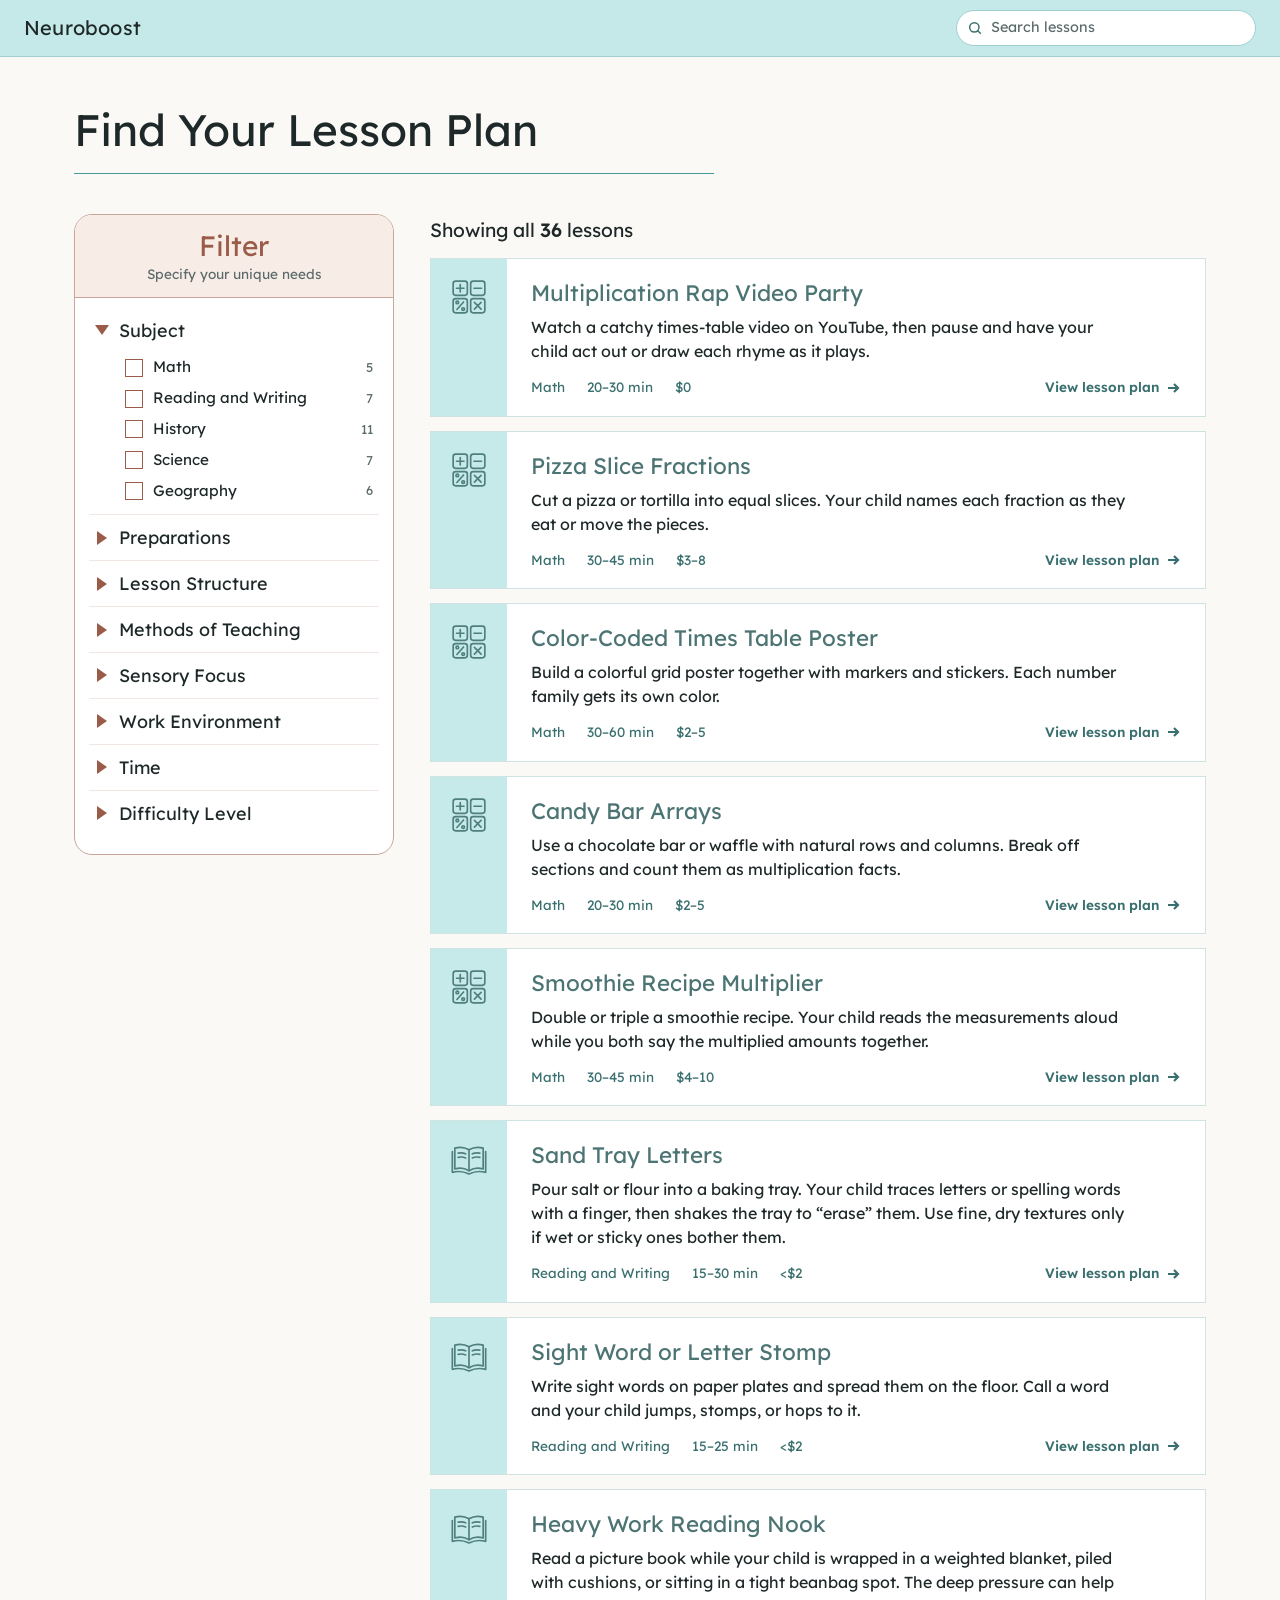
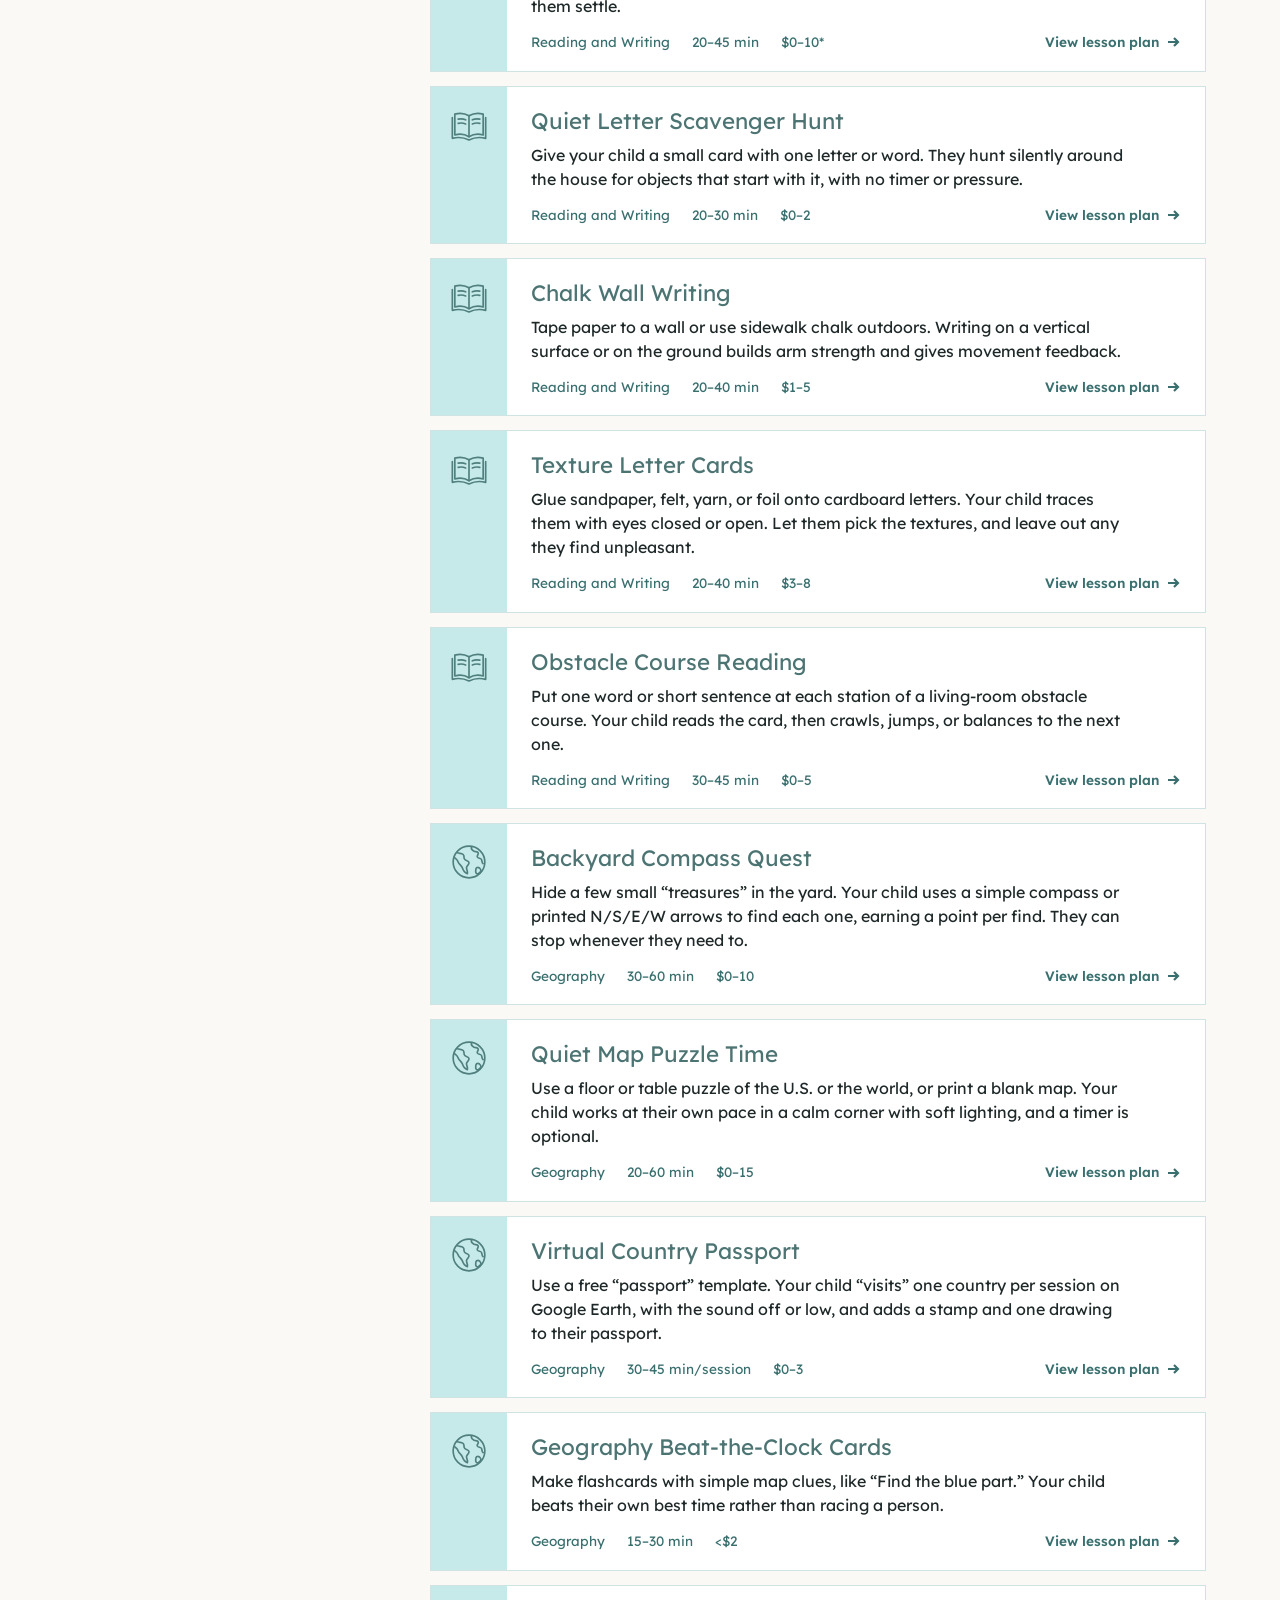
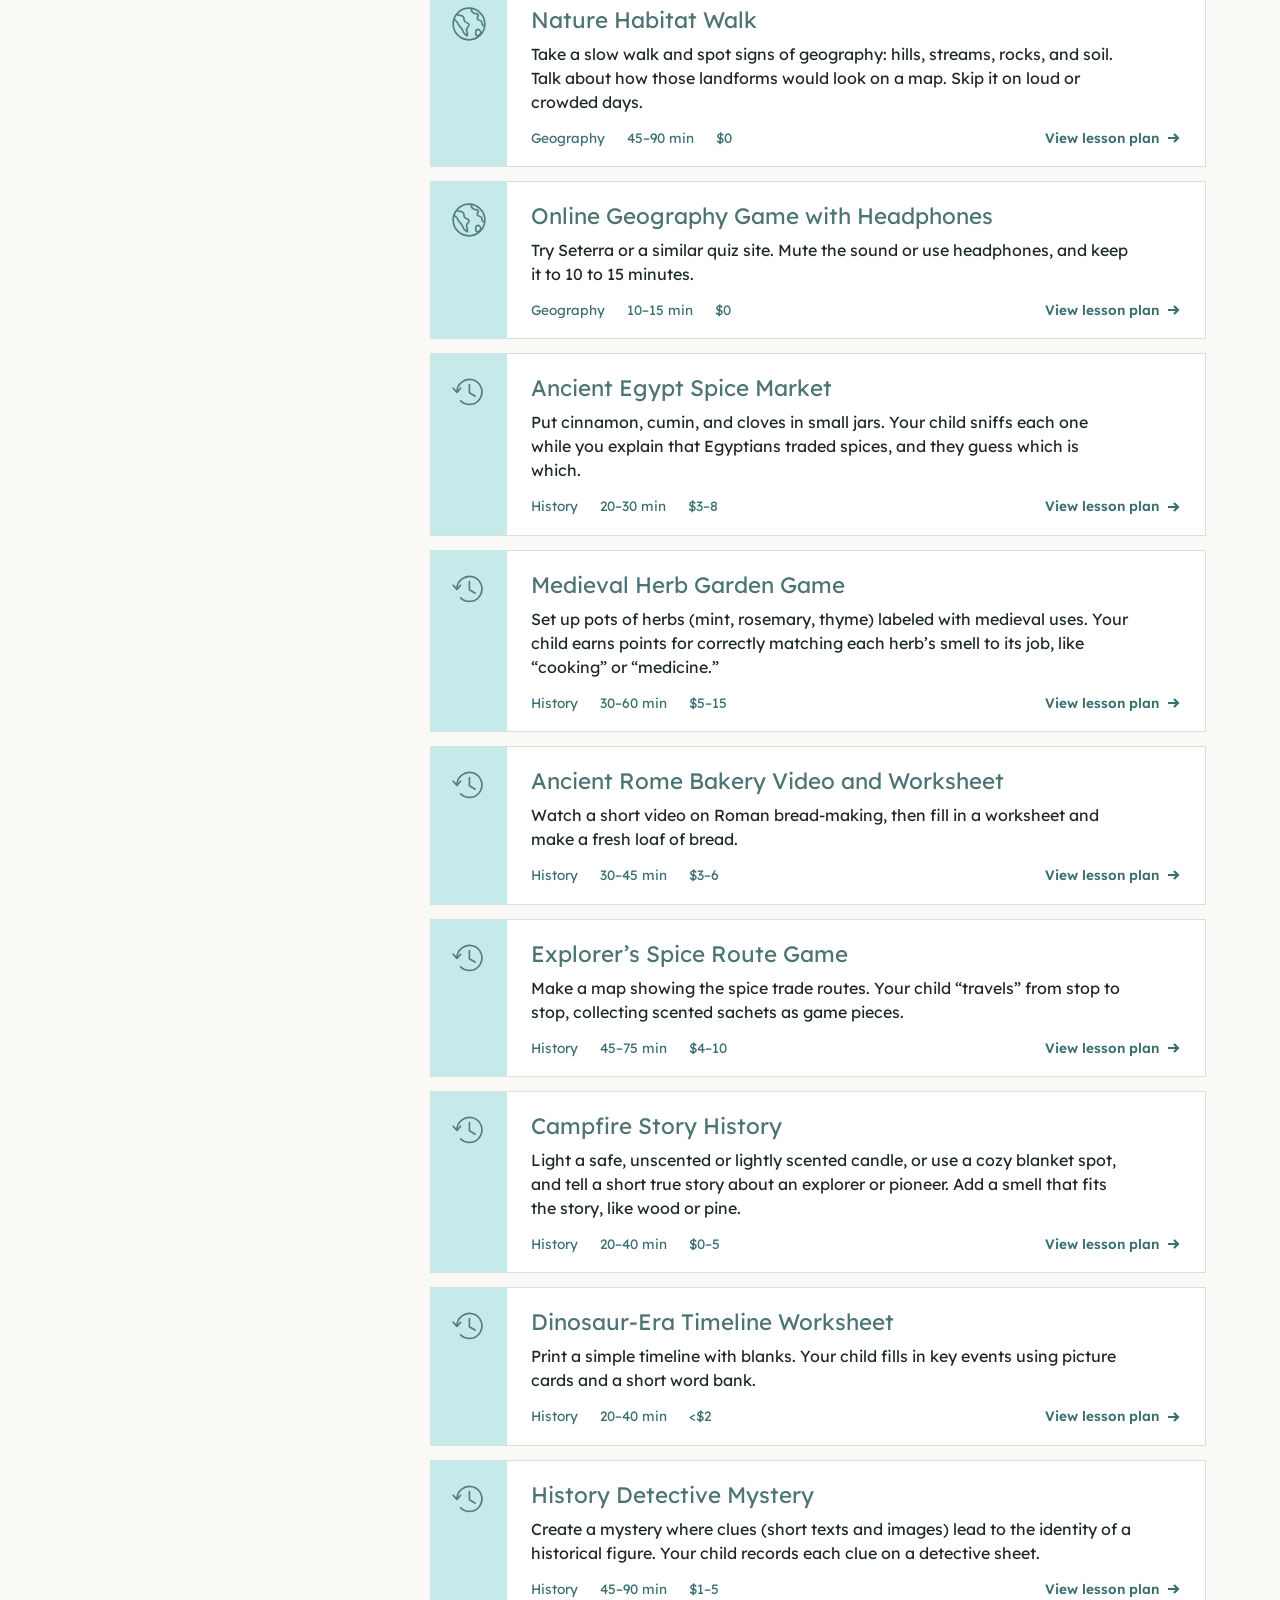
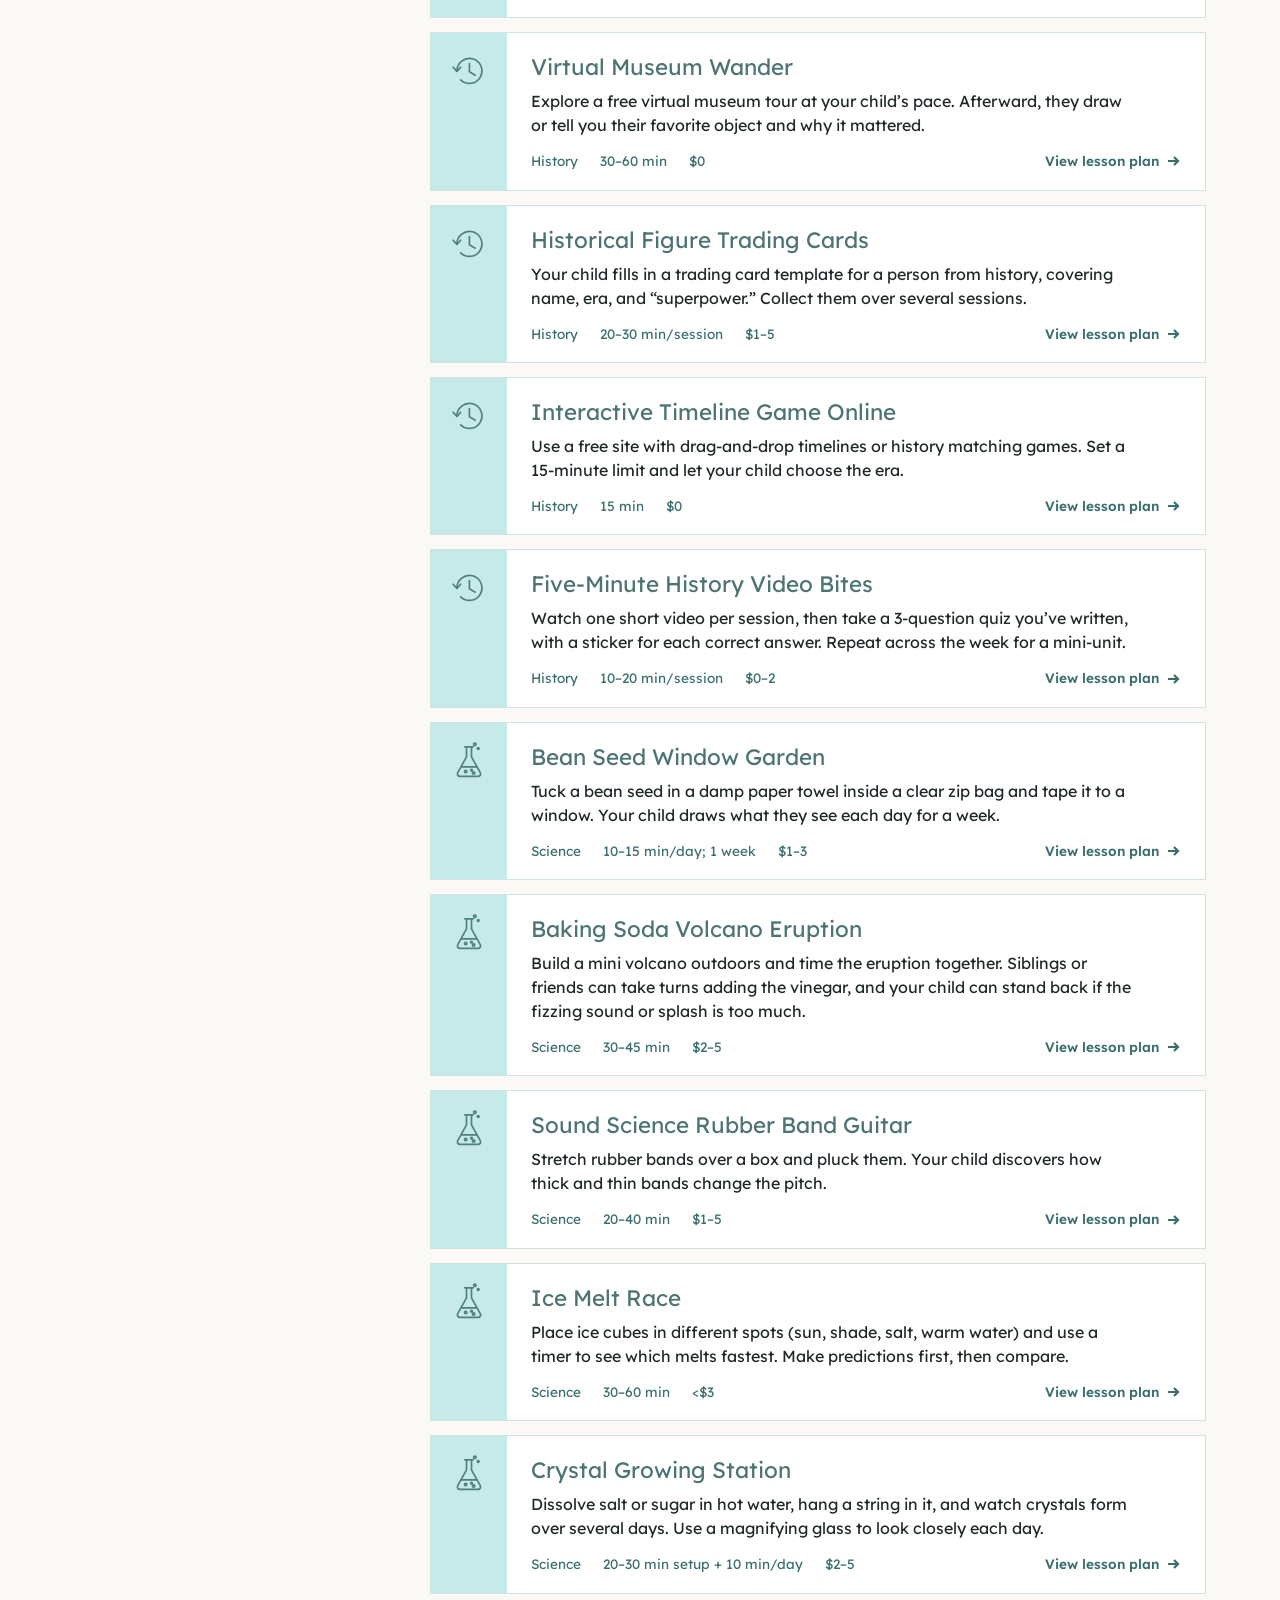
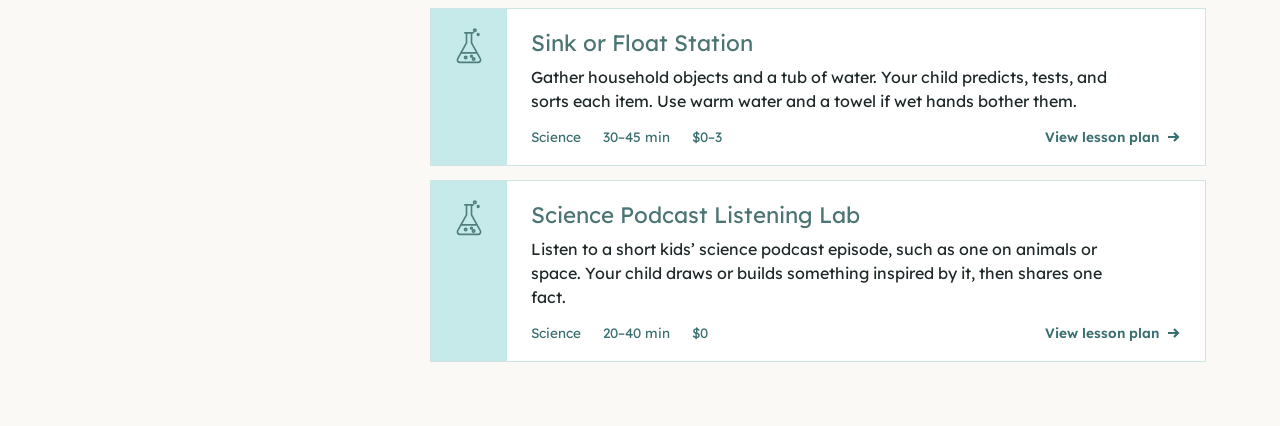
==== commit 6c734c5b: "Add files via upload" ====
--- a/index.html
+++ b/index.html
@@ -14,7 +14,7 @@
   <header class="site-header"><a class="brand" href="index.html">Neuroboost</a></header>
 
   <main class="page">
-    <h1 class="page-title">Find your lesson plan</h1>
+    <h1 class="page-title">Find Your Lesson Plan</h1>
 
     <div class="layout">
       <div>
@@ -22,9 +22,10 @@
           <span>Filter</span><span id="toggleCount"></span>
         </button>
         <aside class="filters collapsed" id="filters" aria-label="Filter lessons">
-          <h2>Filter</h2>
+          <div class="filters-head"><h2>Filter</h2><p>Specify your unique needs</p></div>
           <div id="filterGroups"></div>
         </aside>
+        <div class="recent home-recent" id="recent" hidden></div>
       </div>
 
       <section id="results" aria-label="Lessons">
@@ -37,6 +38,7 @@
 
   <script src="js/lessons.js"></script>
   <script src="js/shared.js"></script>
+  <script src="js/search.js"></script>
   <script src="js/app.js"></script>
 </body>
 </html>
--- a/css/styles.css
+++ b/css/styles.css
@@ -0,0 +1,432 @@
+:root {
+  --bg: #faf9f6;
+  --surface: #ffffff;
+  --header: #c5e8e8;
+  --teal: #4a9a9a;
+  --teal-dark: #3a6f6f;
+  --teal-deep: #2c5858;
+  --teal-line: #9fd0cf;
+  --chip: #9a5c48;          /* accent (from the updated design) */
+  --chip-hover: #7f4a39;
+  --accent-tint: #f8ece7;   /* filter header + selected filter */
+  --accent-line: #c6a59b;
+  --strip: #c6eae9;         /* tile sidebar */
+  --strip-hover: #a9dcdb;
+  --strip-icon: #4f7f7e;
+  --tile-title: #4c7473;
+  --link-arrow: #5b78b8;
+  --ink: #1e2828;
+  --muted: #5b6b6b;
+  --line: #cfdcdc;
+  --focus: #e0a43a;
+  --radius: 18px;
+}
+
+* { box-sizing: border-box; }
+html { -webkit-text-size-adjust: 100%; }
+body {
+  margin: 0;
+  background: var(--bg);
+  color: var(--ink);
+  font-family: "Lexend", system-ui, sans-serif;
+  font-size: 16px;
+  line-height: 1.5;
+}
+a { color: inherit; }
+button { font: inherit; }
+:focus-visible { outline: 3px solid var(--focus); outline-offset: 2px; }
+
+.sr-only { position: absolute; width: 1px; height: 1px; overflow: hidden; clip: rect(0 0 0 0); white-space: nowrap; }
+.skip { position: absolute; left: -999px; top: 0; background: var(--teal-deep); color: #fff; padding: 8px 14px; z-index: 10; }
+.skip:focus { left: 8px; top: 8px; }
+
+/* ---------- Header ---------- */
+.site-header {
+  display: flex; align-items: center; justify-content: space-between; gap: 16px;
+  background: var(--header);
+  border-bottom: 1px solid var(--teal-line);
+  padding: 10px 24px;
+}
+.brand { font-size: 1.25rem; text-decoration: none; letter-spacing: .01em; }
+
+/* Header search */
+.search { position: relative; width: min(300px, 55vw); }
+.search-icon { position: absolute; left: 11px; top: 50%; transform: translateY(-50%); width: 16px; height: 16px; fill: none; stroke: var(--teal-dark); stroke-width: 2.2; stroke-linecap: round; pointer-events: none; }
+.search input {
+  width: 100%; font: inherit; font-size: .9rem; color: var(--ink);
+  background: #fff; border: 1px solid var(--teal-line); border-radius: 999px; padding: 6px 12px 6px 34px;
+}
+.search input::placeholder { color: var(--muted); }
+.search input:focus { outline: 3px solid var(--focus); outline-offset: 1px; border-color: var(--teal); }
+.search-results {
+  position: absolute; right: 0; top: calc(100% + 6px); z-index: 20; width: max(100%, 340px); max-width: calc(100vw - 32px);
+  list-style: none; margin: 0; padding: 6px; background: #fff; border: 1px solid var(--teal-line); border-radius: 14px;
+  box-shadow: 0 12px 28px rgba(44, 88, 88, .18);
+}
+.search-results li { display: flex; align-items: center; gap: 10px; padding: 8px 10px; border-radius: 10px; cursor: pointer; }
+.search-results li.active, .search-results li[role=option]:hover { background: var(--accent-tint); }
+.search-results svg { width: 30px; height: 30px; flex: none; padding: 5px; border-radius: 50%; background: var(--strip); fill: none; stroke: var(--strip-icon); stroke-width: 3; stroke-linecap: round; stroke-linejoin: round; }
+.search-results b { display: block; font-weight: 500; color: var(--tile-title); line-height: 1.25; }
+.search-results small { color: var(--muted); font-size: .8rem; }
+.search-results li.none { color: var(--muted); cursor: default; font-size: .9rem; }
+
+.page { max-width: 1180px; margin: 0 auto; padding: 32px 24px 64px; }
+
+.page-title {
+  font-size: clamp(2rem, 4vw, 2.75rem);
+  font-weight: 400;
+  margin: 8px 0 40px;
+  padding-bottom: 10px;
+  border-bottom: 1px solid var(--teal);
+  max-width: 640px;
+}
+
+.layout { display: grid; grid-template-columns: 320px 1fr; gap: 36px; align-items: start; }
+
+/* ---------- Filter panel ---------- */
+.filters {
+  background: var(--surface);
+  border: 1px solid var(--accent-line);
+  border-radius: var(--radius);
+  padding: 0 14px 18px;
+}
+.filters-head {
+  background: var(--accent-tint);
+  margin: 0 -14px 10px;
+  padding: 14px 14px 12px;
+  border-radius: calc(var(--radius) - 1px) calc(var(--radius) - 1px) 0 0; /* match the panel's rounded corners */
+  text-align: center;
+  border-bottom: 1px solid var(--accent-line);
+}
+.filters h2 {
+  color: var(--chip);
+  font-weight: 400;
+  font-size: 1.75rem;
+  margin: 0;
+  line-height: 1.2;
+}
+.filters-head p { margin: 2px 0 0; font-size: .85rem; color: var(--muted); }
+.filters details { border-bottom: 1px solid #f1e6e2; }
+.filters details:last-of-type { border-bottom: 0; }
+.filters summary {
+  list-style: none;
+  cursor: pointer;
+  display: flex;
+  align-items: center;
+  gap: 10px;
+  padding: 9px 6px;
+  font-size: 1.12rem;
+  border-radius: 8px;
+}
+.filters summary::-webkit-details-marker { display: none; }
+.filters summary:hover { background: var(--accent-tint); }
+.filters summary .tri {
+  width: 0; height: 0;
+  border-left: 7px solid transparent; border-right: 7px solid transparent;
+  border-top: 10px solid var(--chip);
+  transform: rotate(-90deg);
+  transition: transform .15s ease;
+  flex: none;
+}
+.filters details[open] summary .tri { transform: rotate(0deg); }
+.filters summary .sel-count {
+  margin-left: auto;
+  background: var(--chip);
+  color: #fff;
+  font-size: .75rem;
+  border-radius: 999px;
+  padding: 1px 8px;
+}
+.opts { list-style: none; margin: 0 0 8px; padding: 0 0 0 30px; }
+.opt label {
+  display: flex;
+  align-items: center;
+  gap: 10px;
+  padding: 4px 6px;
+  border-radius: 6px;
+  cursor: pointer;
+  font-size: .95rem;
+}
+.opt label:hover { background: var(--accent-tint); }
+.opt.on > label { background: var(--accent-tint); font-weight: 500; }
+.opt input[type="checkbox"] {
+  appearance: none;
+  -webkit-appearance: none;
+  width: 18px; height: 18px;
+  border: 1.5px solid var(--chip);
+  background: #fff;
+  margin: 0;
+  flex: none;
+  display: grid;
+  place-content: center;
+  cursor: pointer;
+}
+.opt input[type="checkbox"]:checked { background: var(--chip); }
+.opt input[type="checkbox"]:checked::after {
+  content: "";
+  width: 9px; height: 5px;
+  border: 2px solid #fff;
+  border-top: 0; border-right: 0;
+  transform: rotate(-45deg) translate(1px, -1px);
+}
+.opt .n { margin-left: auto; color: var(--muted); font-size: .8rem; }
+.opt.zero label { color: #9aa6a6; }
+.opt.zero input[type="checkbox"] { border-color: #d4c4be; }
+
+/* Slider filters: a checkbox turns the filter on/off; the slider picks the level. */
+.opt.slider { margin: 2px 0 6px; }
+.opt.slider .range { padding: 0 6px 0 34px; }
+.opt.slider input[type="range"] { width: 100%; margin: 4px 0 0; accent-color: #b9a59e; cursor: pointer; }
+.opt.slider.on input[type="range"] { accent-color: var(--chip); }
+.opt.slider:not(.on) .range { display: none; } /* slider only appears once its filter is checked */
+.opt.slider .stops { display: flex; justify-content: space-between; font-size: .72rem; color: var(--muted); }
+.opt.slider .stops span.cur { color: var(--ink); font-weight: 600; }
+.opt.slider.on .stops span.cur { color: var(--chip); }
+
+/* ---------- Results ---------- */
+.results-bar { display: flex; flex-wrap: wrap; align-items: center; gap: 10px; margin-bottom: 14px; }
+.results-bar[hidden] { display: none; }
+.chip {
+  display: inline-flex;
+  align-items: center;
+  gap: 8px;
+  border: 0;
+  background: var(--chip);
+  color: #fff;
+  font-weight: 600;
+  font-size: .95rem;
+  padding: 6px 16px 6px 12px;
+  border-radius: 999px;
+  cursor: pointer;
+  transition: background .15s ease;
+}
+.chip:hover { background: var(--chip-hover); }
+.chip svg { width: 12px; height: 12px; stroke: #fff; stroke-width: 2.4; }
+.clear-all {
+  background: none; border: 0; color: var(--chip); text-decoration: underline;
+  cursor: pointer; padding: 6px 4px; font-size: .95rem;
+}
+.count { color: var(--ink); font-size: 1.2rem; margin: 2px 0 14px; }
+.count strong { color: var(--ink); font-weight: 600; }
+.hint { color: var(--muted); font-size: .95rem; }
+
+.tiles { display: grid; gap: 14px; list-style: none; margin: 0; padding: 0; }
+
+.tile {
+  display: grid;
+  grid-template-columns: 76px 1fr;
+  background: var(--surface);
+  border: 1px solid #cfe3e2;
+  text-decoration: none;
+  color: inherit;
+  position: relative;
+  transition: transform .18s ease, box-shadow .18s ease, border-color .18s ease;
+}
+.tile .strip {
+  background: var(--strip);
+  display: flex; flex-direction: column; align-items: center;
+  gap: 6px;
+  padding: 18px 6px;
+  transition: background .18s ease;
+}
+.tile .strip svg { width: 40px; height: 40px; fill: none; stroke: var(--strip-icon); stroke-width: 2; stroke-linecap: round; stroke-linejoin: round; }
+.tile .body { padding: 20px 24px 18px; }
+.tile h3 { margin: 0 0 8px; font-weight: 400; font-size: 1.4rem; color: var(--tile-title); line-height: 1.25; }
+.tile p { margin: 0 0 14px; max-width: 60ch; }
+.tile .meta { display: flex; flex-wrap: wrap; align-items: center; gap: 6px 22px; font-size: .85rem; color: var(--teal-dark); }
+.tile .meta .go {
+  margin-left: auto;
+  display: inline-flex; align-items: center; gap: 6px;
+  font-weight: 600;
+  color: var(--teal-dark);
+}
+.tile .meta .go svg { width: 16px; height: 16px; stroke: currentColor; stroke-width: 2.2; fill: none; transition: transform .18s ease; }
+
+/* Hover / keyboard focus: the whole tile lifts, the strip deepens, the link text underlines and the arrow moves. */
+.tile:hover, .tile:focus-visible {
+  transform: translateY(-3px);
+  box-shadow: 0 10px 22px rgba(44, 88, 88, .16);
+  border-color: var(--teal);
+}
+.tile:hover .strip, .tile:focus-visible .strip { background: var(--strip-hover); }
+.tile:hover h3, .tile:focus-visible h3 { text-decoration: underline; text-underline-offset: 4px; text-decoration-thickness: 1px; }
+.tile:hover .go svg, .tile:focus-visible .go svg { transform: translateX(4px); }
+.tile:active { transform: translateY(-1px); }
+
+.empty {
+  background: var(--surface);
+  border: 1px dashed var(--teal);
+  border-radius: var(--radius);
+  padding: 28px;
+}
+.empty h3 { margin: 0 0 6px; font-weight: 500; color: var(--teal-dark); }
+.empty p { margin: 0 0 14px; }
+.empty ul { list-style: none; padding: 0; margin: 0; display: flex; flex-wrap: wrap; gap: 10px; }
+.empty button {
+  background: #fff; border: 1px solid var(--teal); color: var(--teal-dark);
+  border-radius: 999px; padding: 6px 14px; cursor: pointer;
+}
+.empty button:hover { background: #eef7f7; }
+
+.filters-toggle { display: none; }
+
+/* ---------- Lesson page ---------- */
+.crumbs { display: flex; flex-wrap: wrap; align-items: center; gap: 6px 10px; font-size: 1.15rem; color: var(--muted); margin-bottom: 20px; }
+.crumbs a { color: var(--teal-dark); }
+.back {
+  display: inline-grid; place-content: center; flex: none;
+  width: 36px; height: 36px; border-radius: 50%;
+  color: var(--teal-dark); border: 1px solid var(--teal-line); background: #fff;
+}
+.back:hover { background: #eef7f7; border-color: var(--teal); }
+.back svg { width: 18px; height: 18px; stroke: currentColor; stroke-width: 2.2; fill: none; }
+
+.lesson-hero {
+  display: grid; grid-template-columns: 96px 1fr;
+  background: var(--surface); border: 1px solid #cfe3e2; margin-bottom: 28px;
+}
+.lesson-hero .strip { background: var(--strip); display: flex; flex-direction: column; align-items: center; padding: 24px 8px; }
+.lesson-hero .strip svg { width: 52px; height: 52px; fill: none; stroke: var(--strip-icon); stroke-width: 2; stroke-linecap: round; stroke-linejoin: round; }
+.lesson-hero .body { padding: 24px 28px; }
+.hero-top { display: flex; align-items: flex-start; justify-content: space-between; gap: 16px; }
+.lesson-hero h1 { margin: 0 0 8px; font-weight: 400; font-size: clamp(1.7rem, 3.5vw, 2.3rem); color: var(--tile-title); line-height: 1.2; }
+.print-btn {
+  flex: none; display: inline-flex; align-items: center; gap: 6px;
+  background: #fff; color: var(--teal-dark); border: 1px solid var(--teal-line); border-radius: 999px;
+  padding: 6px 14px 6px 12px; font-size: .9rem; font-weight: 500; cursor: pointer;
+}
+.print-btn:hover { background: #eef7f7; border-color: var(--teal); }
+.print-btn svg { width: 18px; height: 18px; fill: none; stroke: currentColor; stroke-width: 1.8; stroke-linejoin: round; }
+.lesson-hero p { margin: 0 0 18px; font-size: 1.05rem; max-width: 62ch; }
+
+.facts { display: grid; grid-template-columns: repeat(auto-fit, minmax(140px, 1fr)); gap: 10px; }
+.fact { background: #eef7f7; border-radius: 10px; padding: 10px 14px; }
+.fact b { display: block; font-size: .72rem; text-transform: uppercase; letter-spacing: .06em; color: var(--muted); font-weight: 500; }
+.fact span { font-size: 1rem; }
+
+.lesson-layout { display: grid; grid-template-columns: 1fr 300px; gap: 32px; align-items: start; }
+.lesson-main section { margin-bottom: 30px; }
+.lesson-main h2 {
+  font-weight: 500; font-size: 1.3rem; color: #9a5c48;
+  margin: 0 0 12px; padding-bottom: 6px; border-bottom: 1px solid var(--accent-line);
+}
+.lesson-main ul { padding-left: 1.2em; margin: 0; }
+.lesson-main li { margin-bottom: 6px; }
+
+.steps { list-style: none; padding: 0 !important; counter-reset: step; }
+.steps li {
+  counter-increment: step; position: relative;
+  background: #fff; border: 1px solid var(--line); border-radius: 12px;
+  padding: 14px 16px 14px 62px; margin-bottom: 10px !important;
+}
+.steps li::before {
+  content: counter(step);
+  position: absolute; left: 16px; top: 14px;
+  width: 32px; height: 32px; border-radius: 50%;
+  background: var(--teal); color: #fff; display: grid; place-content: center; font-weight: 600;
+}
+.steps h3 { margin: 0 0 4px; font-size: 1.05rem; font-weight: 600; display: flex; flex-wrap: wrap; gap: 4px 12px; align-items: baseline; }
+.steps h3 small { font-weight: 400; color: var(--muted); font-size: .85rem; }
+.steps p { margin: 0; }
+.say { display: block; margin-top: 8px; background: #fbf3ef; border-left: 3px solid var(--chip); padding: 6px 10px; border-radius: 0 6px 6px 0; font-size: .95rem; }
+
+.flow { display: flex; flex-wrap: wrap; gap: 6px; align-items: center; margin-top: 4px; }
+.flow span { background: #eef7f7; border: 1px solid var(--teal-line); border-radius: 999px; padding: 4px 12px; font-size: .9rem; }
+.flow i { color: var(--teal); font-style: normal; }
+
+table.chart { border-collapse: collapse; width: 100%; background: #fff; font-size: .95rem; }
+table.chart th, table.chart td { border: 1px solid var(--line); padding: 8px 10px; text-align: left; }
+table.chart th { background: #eef7f7; font-weight: 600; }
+table.chart td.blank { color: #b9c4c4; }
+
+.callout { background: #fff; border: 1px solid var(--line); border-left: 4px solid var(--teal); border-radius: 0 12px 12px 0; padding: 14px 16px; }
+.callout.warn { border-left-color: var(--chip); }
+
+.side { position: sticky; top: 16px; display: grid; gap: 16px; }
+.card { background: #fff; border: 1px solid var(--teal-line); border-radius: var(--radius); padding: 18px; }
+.card h2 { font-size: 1.05rem; margin: 0 0 10px; font-weight: 500; color: var(--teal-dark); border: 0; padding: 0; }
+.taglist { display: flex; flex-wrap: wrap; gap: 6px; }
+.taglist a { font-size: .8rem; border: 1px solid var(--teal-line); background: #f4fafa; border-radius: 999px; padding: 3px 10px; text-decoration: none; color: var(--teal-deep); }
+.taglist a:hover { border-color: var(--teal); background: #e3f2f2; }
+.tag-group { margin-bottom: 12px; }
+.tag-group b { display: block; font-size: .72rem; text-transform: uppercase; letter-spacing: .06em; color: var(--muted); font-weight: 500; margin-bottom: 4px; }
+.btn {
+  display: inline-flex; align-items: center; justify-content: center; gap: 8px; width: 100%;
+  background: var(--teal-dark); color: #fff; border: 0; border-radius: 999px; padding: 10px 16px; cursor: pointer; font-weight: 500;
+}
+.btn:hover { background: var(--teal-deep); }
+
+/* Recently viewed */
+.recent { margin-top: 24px; padding-top: 24px; border-top: 1px solid var(--line); }
+.recent h2 { font-weight: 500; font-size: 1.3rem; color: #9a5c48; margin: 0 0 12px; }
+.recent-row { display: flex; flex-wrap: wrap; gap: 10px; }
+.recent-pill {
+  display: inline-flex; align-items: center; gap: 8px; max-width: 100%;
+  background: #fff; border: 1px solid #a9d3d2; border-radius: 999px; padding: 5px 14px 5px 6px;
+  text-decoration: none; color: var(--tile-title); font-size: .95rem;
+}
+.recent-pill svg { width: 30px; height: 30px; flex: none; padding: 5px; border-radius: 50%; background: var(--strip); fill: none; stroke: var(--strip-icon); stroke-width: 3; stroke-linecap: round; stroke-linejoin: round; }
+.recent-pill span { overflow: hidden; text-overflow: ellipsis; white-space: nowrap; }
+.recent-pill:hover { background: #eef7f7; border-color: var(--teal); }
+.home-recent { margin: 20px 0 0; padding: 0; border: 0; }
+.home-recent[hidden] { display: none; }
+.recent-head { display: flex; align-items: baseline; gap: 12px; }
+.home-recent h2 { font-size: 1rem; margin-bottom: 8px; }
+.recent-clear { background: none; border: 0; color: var(--muted); text-decoration: underline; cursor: pointer; font-size: .85rem; padding: 0; }
+
+/* Suggested lessons */
+.suggestions { margin-top: 24px; padding-top: 24px; border-top: 1px solid var(--line); }
+.suggestions > h2 { font-weight: 500; font-size: 1.3rem; color: #9a5c48; margin: 0 0 16px; }
+.sug-grid { list-style: none; margin: 0; padding: 0; display: grid; grid-template-columns: repeat(3, 1fr); gap: 18px; }
+@media (max-width: 900px) { .sug-grid { grid-template-columns: 1fr; } }
+.sug-card {
+  display: flex; flex-direction: column; height: 100%;
+  background: #fff; border: 1px solid #a9d3d2; text-decoration: none; color: inherit;
+  transition: transform .18s ease, box-shadow .18s ease;
+}
+.sug-head { display: flex; align-items: flex-start; gap: 10px; background: var(--strip); padding: 12px 14px; }
+.sug-head svg { width: 34px; height: 34px; flex: none; fill: none; stroke: var(--strip-icon); stroke-width: 2; stroke-linecap: round; stroke-linejoin: round; }
+.sug-head h3 { margin: 0; font-weight: 400; font-size: 1.2rem; line-height: 1.25; color: var(--tile-title); }
+.sug-card p { margin: 0; padding: 14px 16px 10px; flex: 1; }
+.sug-card .go { align-self: flex-end; display: inline-flex; align-items: center; gap: 8px; padding: 0 16px 14px; font-weight: 600; color: var(--teal-dark); }
+.sug-card .go svg { width: 18px; height: 18px; stroke: currentColor; stroke-width: 2.2; fill: none; transition: transform .18s ease; }
+.sug-card:hover, .sug-card:focus-visible { transform: translateY(-3px); box-shadow: 0 10px 22px rgba(44, 88, 88, .16); }
+.sug-card:hover h3 { text-decoration: underline; text-underline-offset: 4px; text-decoration-thickness: 1px; }
+.sug-card:hover .go svg { transform: translateX(4px); }
+
+.draft-banner { background: #fbf3ef; border: 1px solid #e3c3b7; border-radius: 12px; padding: 12px 16px; margin-bottom: 24px; }
+.placeholder { border: 2px dashed var(--line); border-radius: 12px; padding: 18px; color: var(--muted); background: repeating-linear-gradient(-45deg, #fff, #fff 10px, #f7fafa 10px, #f7fafa 20px); }
+
+/* ---------- Responsive ---------- */
+@media (max-width: 900px) {
+  .layout, .lesson-layout { grid-template-columns: 1fr; }
+  .side { position: static; }
+  .filters-toggle {
+    display: flex; width: 100%; justify-content: space-between; align-items: center;
+    background: var(--accent-tint); border: 1px solid var(--accent-line); border-radius: var(--radius);
+    padding: 12px 18px; color: var(--chip); font-size: 1.1rem; cursor: pointer;
+  }
+  .filters.collapsed { display: none; }
+}
+@media (max-width: 560px) {
+  .page { padding: 20px 16px 48px; }
+  .site-header { padding: 10px 16px; }
+  .tile { grid-template-columns: 60px 1fr; }
+  .tile .strip svg { width: 32px; height: 32px; }
+  .tile .body { padding: 16px; }
+  .tile .meta .go { margin-left: 0; width: 100%; }
+  .lesson-hero { grid-template-columns: 1fr; }
+  .lesson-hero .strip { flex-direction: row; justify-content: flex-start; padding: 12px 16px; }
+  .hero-top { flex-direction: column-reverse; gap: 10px; }
+  .lesson-hero .strip svg { width: 36px; height: 36px; }
+  .lesson-hero .body { padding: 18px; }
+}
+@media (prefers-reduced-motion: reduce) {
+  * { transition: none !important; }
+  .tile:hover, .tile:focus-visible { transform: none; }
+}
+@media print {
+  .site-header, .back, .print-btn, .crumbs, .suggestions, .recent { display: none; }
+  .lesson-layout { grid-template-columns: 1fr; }
+  body { background: #fff; }
+}
